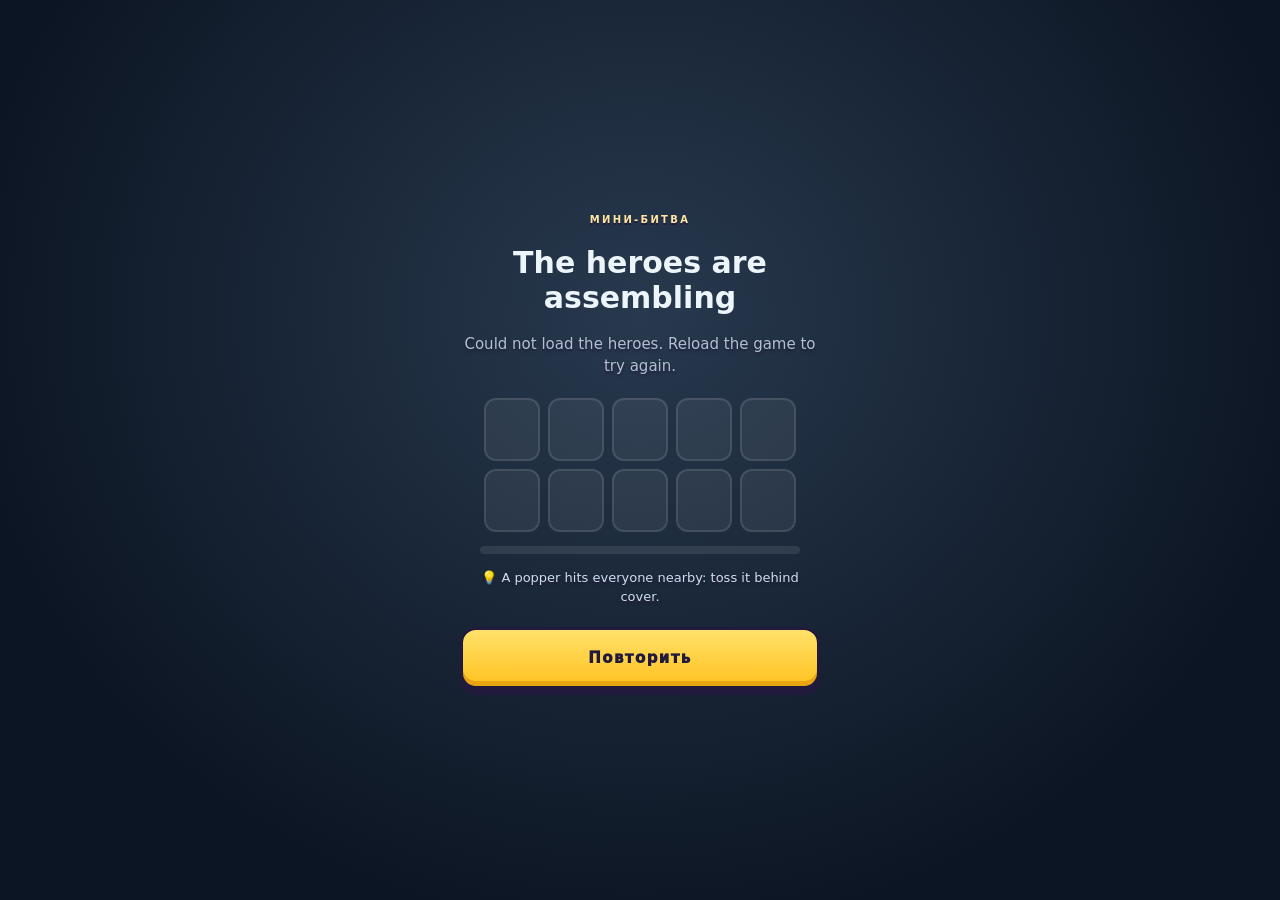
==== index.html @ e7b1a183 "Mini Bitva web version (PWA): game files" ====
<!doctype html>
<html lang="ru">
  <head>
    <meta charset="utf-8" />
    <meta name="viewport" content="width=device-width,initial-scale=1" />
    <meta name="theme-color" content="#2a2150" />
    <title>Мини-Битва — Большой маленький мир</title>
    <meta name="description" content="Мультяшная королевская битва: 10 героев размером с ладонь сражаются на кухонном столе, в саду, детской и ванной." />
    <link rel="icon" href="icon-48.png" sizes="48x48" />
    <link rel="apple-touch-icon" href="icon-180.png" />
    <link rel="manifest" href="manifest.webmanifest" />
    <link rel="stylesheet" href="style.css" />
  </head>
  <body>
    <section id="heroLoading" class="heroLoading" role="status" aria-live="polite">
      <div><div class="eyebrow">МИНИ-БИТВА</div><h2 data-i18n="load.title">Герои собираются</h2><p id="heroLoadingText">Загружаем 10 героев и готовим арену…</p><div id="heroLoadingRow" class="loadRow"><i></i><i></i><i></i><i></i><i></i><i></i><i></i><i></i><i></i><i></i></div><div class="loadTrack"><i id="heroLoadingBar"></i></div><p id="heroLoadingTip" class="loadTip"></p><button id="heroLoadingRetry" class="primary" hidden>Повторить</button></div>
    </section>
    <canvas id="world" aria-label="Трёхмерная игровая арена" data-i18n-aria="aria.world"></canvas>
    <div id="vignette"></div>
    <div id="hurt"></div>
    <header>
      <div class="brand" data-i18n-html="brand">МИНИ<span>БИТВА</span><small>БОЛЬШОЙ МАЛЕНЬКИЙ МИР</small></div>
      <div id="matchStats" hidden><b id="alive">10</b><span id="aliveLabel" data-i18n="hud.alive">в игре</span><i></i><b id="timer">03:00</b><span id="phase">Десант</span></div>
      <div id="eventChip" hidden></div>
      <div id="kothBar" hidden><small data-i18n="koth.title">КОРОЛЬ ГОРЫ · ДО 100</small><div id="kothScores"></div></div>
      <div class="headerActions">
        <button id="langBtn" class="icon lang" aria-label="Язык · Language" title="Язык · Language" data-i18n-aria="aria.lang" data-i18n-title="aria.lang">EN</button
        ><button id="fullscreen" class="icon" aria-label="Полный экран" title="Полный экран" data-i18n-aria="aria.fullscreen" data-i18n-title="aria.fullscreen">⛶</button
        ><button id="pauseBtn" class="icon" hidden aria-label="Пауза" data-i18n-aria="aria.pause">Ⅱ</button
        ><button id="settingsBtn" class="icon" aria-label="Настройки" data-i18n-aria="aria.settings">⚙</button><button
          id="quitBtn"
          class="icon"
          hidden
          aria-label="Выйти из игры"
          title="Выйти из игры"
          data-i18n-aria="aria.quit"
          data-i18n-title="aria.quit"
        >
          ⏻
        </button>
      </div>
    </header>
    <main id="menu" class="menu">
      <section class="intro">
        <div class="eyebrow"><span class="liveDot"></span> <span data-i18n="menu.eyebrow">10 ГЕРОЕВ. ОДИН ПОБЕДИТЕЛЬ.</span></div>
        <h1 data-i18n-html="menu.title">Маленький ты.<br /><em>Большая битва.</em></h1>
        <p data-i18n-html="menu.lead">Переверни привычный мир.<br />Собери оружие из мелочей и забери корону.</p>
        <div class="arenaSelector">
          <button class="arenaCard selected" data-arena="kitchen">
            <span class="arenaNumber">01</span><b data-arena-name="kitchen">Кухонный стол</b><small data-i18n="arena.kitchen.card">Посуда, крошки и горячий пар</small></button
          ><button class="arenaCard" data-arena="garden"><span class="arenaNumber">02</span><b data-arena-name="garden">Сад великанов</b><small data-i18n="arena.garden.card">Трава, камни и поливалка</small></button
          ><button class="arenaCard" data-arena="kidsroom">
            <span class="arenaNumber">03</span><b data-arena-name="kidsroom">Детская</b><small data-i18n="arena.kidsroom.card">Кубики, игрушки и робот-пылесос</small>
          </button
          ><button class="arenaCard" data-arena="bathroom">
            <span class="arenaNumber">04</span><b data-arena-name="bathroom">Ванная</b><small data-i18n="arena.bathroom.card">Уточки, мыло и водоворот слива</small>
          </button>
        </div>
        <div class="matchOptions">
          <label
            ><span data-i18n="opt.duration">ДЛИТЕЛЬНОСТЬ</span><select id="duration">
              <option value="180" data-i18n="opt.quick">Быстрый · 3 минуты</option>
              <option value="540" data-i18n="opt.classic">Классический · 9 минут</option>
            </select></label
          ><label
            ><span data-i18n="opt.rivals">СОПЕРНИКИ</span><select id="difficulty">
              <option value="easy" data-i18n="opt.easy">Знакомство</option>
              <option value="normal" selected data-i18n="opt.normal">Обычные</option>
              <option value="hard" data-i18n="opt.hard">Опытные</option>
            </select></label
          ><label
            ><span data-i18n="opt.mode">РЕЖИМ</span><select id="teamMode">
              <option value="solo" selected data-i18n="opt.solo">Соло · сам за себя</option>
              <option value="duo" data-i18n="opt.duo">Дуэты · по двое</option>
              <option value="koth" data-i18n="opt.koth">Король горы · держи круг</option>
            </select></label
          >
        </div>
        <div class="customize">
          <div>
            <span class="eyebrow" data-i18n="menu.hero">ТВОЙ ГЕРОЙ</span> <button id="wardrobeBtn2" class="miniLink" data-i18n="menu.wardrobeLink">Гардероб →</button
            ><button id="achBtn2" class="miniLink narrowOnly" data-i18n="menu.achLink">Задания и достижения →</button
            ><button id="shopBtn2" class="miniLink narrowOnly" data-i18n="menu.shopLink">Магазин →</button>
            <div id="swatches" aria-label="Выбор героя" data-i18n-aria="aria.heroColor"></div>
          </div>
          <label class="dayToggle"><input type="checkbox" id="night" /> <span data-i18n="menu.night">Ночная арена</span></label>
        </div>
        <div class="startRow">
          <button id="start" class="primary" data-i18n-html="menu.start">В БИТВУ <span>↗</span></button
          ><button id="onlineBtn" class="primary alt" data-i18n-html="net.play">С ДРУЗЬЯМИ <span>🌐</span></button>
        </div>
        <div id="best" class="best"></div>
        <div id="smallScreen" class="smallScreen" data-i18n="menu.smallScreen">Для игры нужны клавиатура и мышь. Разверни окно для удобного обзора.</div>
      </section>
      <aside class="sidePanel">
        <div id="lobbyPanel" hidden>
          <div class="panelLabel"><span data-i18n="net.lobby">ЛОББИ</span> <small id="lobbyCode"></small></div>
          <div id="lobbyMembers" class="lobbyMembers"></div>
          <div class="panelButtons">
            <button id="lobbyInvite" class="chip"><span>✉</span> <span data-i18n="net.invite">Позвать</span></button
            ><button id="lobbyLeave" class="chip"><span>✕</span> <span data-i18n="net.leave">Выйти</span></button>
          </div>
          <div id="lobbyNote" class="panelNote"></div>
        </div>
        <div class="profile">
          <div class="profileIcon">✦</div>
          <div>
            <small data-i18n="side.story">ТВОЯ ИСТОРИЯ</small><b id="level">Юный искатель · 1 ур.</b>
            <div class="xpTrack"><i id="xpBar"></i></div>
            <span id="xpText">0 / 300 опыта</span>
          </div>
        </div>
        <div class="progressRow">
          <button id="passBtn" class="progressChip"><span>★</span><div><small data-i18n="side.pass">СЕЗОН 1</small><b id="passStep">0 / 30</b><i class="progressTrack"><em id="passBar"></em></i></div></button
          ><div class="progressChip league"><span id="leagueIcon">🥉</span><div><small id="leagueLabel">ЛИГА</small><b id="leagueName">Бронза</b><i class="progressTrack"><em id="leagueBar"></em></i></div></div>
        </div>
        <div class="panelLabel" id="dailyHead"><span data-i18n="side.daily">ЗАДАНИЯ ДНЯ</span> <small id="dailyLeft"></small></div>
        <div id="daily"></div>
        <div class="panelButtons">
          <button id="achBtn" class="chip"><span>🏆</span> <span data-i18n="side.ach">Достижения</span> <b id="achCount">0 / 35</b></button
          ><button id="wardrobeBtn" class="chip"><span>🎩</span> <span data-i18n="side.wardrobe">Гардероб</span></button
          ><button id="shopBtn" class="chip shopChip"><span>🛍</span> <span data-i18n="side.shop">Магазин</span> <b id="coinCount">0</b></button>
        </div>
        <div class="panelNote" data-i18n-html="side.note">Никаких боевых бонусов за уровень.<br />Побеждают ловкость и смекалка.</div>
        <button id="helpBtn" class="textButton" data-i18n="side.help">Управление и советы →</button>
      </aside>
    </main>
    <div id="hud" hidden>
      <div id="notice" role="status"></div>
      <div id="eventBar"></div>
      <div id="feed"></div>
      <canvas id="map" width="180" height="180" aria-label="Карта арены" data-i18n-aria="aria.map"></canvas>
      <div id="mapLabel"></div>
      <div id="reticle"><i></i><b></b></div>
      <div id="hitmark">×</div>
      <div id="koBanner" class="koBanner" hidden aria-live="polite"><b></b><small></small></div>
      <div id="emoteBubbles" aria-hidden="true"></div>
      <div id="emoteWheel" class="emoteWheel" hidden>
        <div id="emoteRing" class="emoteRing"></div>
        <div class="emoteCenter"><b data-i18n="emote.title">ЭМОЦИИ</b><small data-i18n="emote.hint">Мышь или цифра · T — закрыть</small></div>
      </div>
      <div id="damageDirs" aria-hidden="true"></div>
      <div id="numbers"></div>
      <div id="nameplates"></div>
      <div id="interact"></div>
      <div id="useProgress">
        <div></div>
        <span></span>
      </div>
      <div id="downBox" hidden>
        <b data-i18n="hud.downTitle">ТЕБЯ СБИЛИ</b>
        <div class="downBar"><i id="downBar"></i></div>
        <span id="downText"></span>
      </div>
      <div class="bottom">
        <section class="health">
          <div><b data-i18n="hud.you">ТЫ</b><span id="kills">0 выбываний</span></div>
          <div class="bar"><i id="hpbar"></i><b id="hp">100</b></div>
          <div class="armor"><i id="armorbar"></i></div>
          <small id="armorLabel">БРОНЯ 0 / 75</small>
          <div id="mateBox" hidden>
            <div class="mateTop"><b data-i18n="hud.mate">НАПАРНИК</b><span id="mateName"></span><em id="mateState"></em></div>
            <div class="mateBar"><i id="mateHp"></i></div>
            <div class="mateArmor"><i id="mateArmor"></i></div>
          </div>
        </section>
        <div id="inventory"></div>
        <section class="supplies"><b id="meds"></b><span id="grenades"></span><span id="gadget"></span><small id="dodge"></small></section>
      </div>
      <div id="tip" hidden></div>
      <div id="tutorial" hidden><small id="tutStep"></small><b id="tutText"></b><span id="tutKeys"></span><div id="tutDots"></div></div>
      <div id="hint" class="hint">МЫШЬ — обзор · E — подобрать · 1 / 2 — оружие · Q — расходник · F — хлопушка · G — гаджет · T — эмоции</div>
    </div>
    <div id="spectate" hidden>
      <small id="specTag">НАБЛЮДЕНИЕ</small>
      <div class="specRow">
        <button id="specPrev" class="icon" aria-label="Предыдущий герой" data-i18n-aria="aria.prevHero">◀</button><b id="specName"></b
        ><button id="specNext" class="icon" aria-label="Следующий герой" data-i18n-aria="aria.nextHero">▶</button>
      </div>
      <span id="specInfo"></span>
      <div class="specBar"><i id="specHp"></i></div>
      <div class="specArmor"><i id="specArmor"></i></div>
      <button id="specResult" class="primary" data-i18n-html="spec.results">ИТОГИ МАТЧА <span>→</span></button>
      <div id="specHint" class="specHint" data-i18n="spec.hint">← → — сменить героя · ENTER — итоги · ESC — пауза</div>
    </div>
    <div id="toasts" aria-live="polite"></div>
    <section id="pause" class="modal" hidden>
      <div class="dialog">
        <div class="eyebrow" data-i18n="pause.eyebrow">МИР ПОДОЖДЁТ</div>
        <h2 data-i18n="pause.title">Перерыв на чай.</h2>
        <p id="pauseText" data-i18n="pause.text">Матч на паузе. Все герои тоже отдыхают.</p>
        <button id="resume" class="primary" data-i18n-html="pause.resume">ПРОДОЛЖИТЬ <span>→</span></button><button id="pauseSettings" class="secondary" data-i18n="pause.settings">Настройки</button
        ><button id="skipTutorial" class="textButton" data-i18n="tut.skip" hidden>Пропустить обучение</button
        ><button id="leave" class="textButton" data-i18n="pause.leave">Вернуться в меню</button>
      </div>
    </section>
    <section id="settings" class="modal" hidden>
      <div class="dialog">
        <div class="eyebrow" data-i18n="set.eyebrow">ПОД СЕБЯ</div>
        <h2 data-i18n="set.title">Настройки</h2>
        <div class="settingsGrid">
          <label class="setting"><span data-i18n="set.volume">Звуки</span> <input id="volume" type="range" min="0" max="100" value="55" /></label>
          <label class="setting"><span data-i18n="set.music">Музыка</span> <input id="music" type="range" min="0" max="100" value="50" /></label>
          <label class="setting"><span data-i18n="set.sens">Скорость камеры</span> <input id="sensitivity" type="range" min="30" max="180" value="85" /></label>
          <label class="setting"><span data-i18n="set.aimSens">Камера при прицеливании</span> <input id="aimSens" type="range" min="30" max="100" value="70" /></label>
          <label class="setting"><span data-i18n="set.fov">Поле зрения</span> <b id="fovValue">62°</b><input id="fov" type="range" min="55" max="80" value="62" /></label>
          <label class="setting"
            ><span data-i18n="set.quality">Качество графики</span><select id="quality">
              <option value="low" data-i18n="q.low">Экономное</option>
              <option value="high" data-i18n="q.high">Высокое</option>
              <option value="ultra" selected data-i18n="q.ultra">Ультра</option>
            </select></label
          ><label class="setting"
            ><span data-i18n="set.lang">Язык · Language</span><select id="lang">
              <option value="ru">Русский</option>
              <option value="en">English</option>
            </select></label
          >
        </div>
        <label class="setting check"><input type="checkbox" id="autoQuality" checked /> <span data-i18n="set.auto">Снижать качество, если игра тормозит</span></label>
        <label class="setting check"><input type="checkbox" id="invertY" /> <span data-i18n="set.invert">Инвертировать вертикаль обзора</span></label>
        <label class="setting check"><input type="checkbox" id="shake" checked /> <span data-i18n="set.shake">Движение камеры при попаданиях</span></label>
        <label class="setting check"><input type="checkbox" id="tips" checked /> <span data-i18n="set.tips">Подсказки для новичков</span></label>
        <a id="privacyLink" class="miniLink" href="privacy.html" target="_blank" rel="noopener" data-i18n="set.privacy" hidden>Политика конфиденциальности</a>
        <button id="closeSettings" class="primary" data-i18n-html="btn.done">ГОТОВО <span>✓</span></button>
      </div>
    </section>
    <section id="help" class="modal" hidden>
      <div class="dialog wide">
        <div class="eyebrow" data-i18n="help.eyebrow">МАЛЕНЬКИЙ ПУТЕВОДИТЕЛЬ</div>
        <h2 data-i18n="help.title">Выживает самый находчивый.</h2>
        <div class="helpGrid">
          <p data-i18n-html="help.1"><b>01 · Собирай</b>Подходи к светящимся припасам и нажимай E. Оружие заменяет активный слот. Цвет означает качество.</p>
          <p data-i18n-html="help.2"><b>02 · Двигайся</b>Укрытия останавливают снаряды. Перекат даёт короткую неуязвимость. Прыгай через низкие препятствия.</p>
          <p data-i18n-html="help.3"><b>03 · Следи за кругом</b>За границей безопасной зоны наносится урон. В середине матча прилетает золотая посылка.</p>
          <p data-i18n-html="help.4"><b>04 · Будь изобретательным</b>G активирует подобранный гаджет. Q использует расходник, X выбирает другой. Во время лечения нельзя атаковать.</p>
        </div>
        <div class="controlsGrid">
          <div>
            <div class="panelLabel" data-i18n="help.kb">КЛАВИАТУРА И МЫШЬ</div>
            <div class="controlRow"><kbd>W A S D</kbd><span data-i18n="ctl.move">Двигаться</span></div>
            <div class="controlRow"><kbd data-i18n="key.mouse">МЫШЬ / ЛКМ</kbd><span data-i18n="ctl.look">Обзор / атака</span></div>
            <div class="controlRow"><kbd data-i18n="key.rmb">ПКМ / КОЛЕСО</kbd><span data-i18n="ctl.aim">Прицел / камера</span></div>
            <div class="controlRow"><kbd>SPACE / SHIFT</kbd><span data-i18n="ctl.jump">Прыжок / перекат</span></div>
            <div class="controlRow"><kbd>E / 1 / 2</kbd><span data-i18n="ctl.pick">Подобрать / оружие</span></div>
            <div class="controlRow"><kbd>Q / X</kbd><span data-i18n="ctl.heal">Лечение / выбор</span></div>
            <div class="controlRow"><kbd>F / G</kbd><span data-i18n="ctl.gear">Хлопушка / гаджет</span></div>
            <div class="controlRow"><kbd>R / ESC</kbd><span data-i18n="ctl.reload">Зарядить / пауза</span></div>
            <div class="controlRow"><kbd>T</kbd><span data-i18n="ctl.emote">Эмоции</span></div>
          </div>
          <div>
            <div class="panelLabel" data-i18n="help.pad">ГЕЙМПАД</div>
            <div class="controlRow"><kbd data-i18n="key.sticks">L-СТИК / R-СТИК</kbd><span data-i18n="ctl.run">Бег / обзор</span></div>
            <div class="controlRow"><kbd>RT / LT</kbd><span data-i18n="ctl.attack">Атака / прицел</span></div>
            <div class="controlRow"><kbd>A / B</kbd><span data-i18n="ctl.jump">Прыжок / перекат</span></div>
            <div class="controlRow"><kbd>X</kbd><span data-i18n="ctl.padPick">Подобрать или зарядить</span></div>
            <div class="controlRow"><kbd>Y</kbd><span data-i18n="ctl.swap">Сменить оружие</span></div>
            <div class="controlRow"><kbd>LB / RB</kbd><span data-i18n="ctl.gear">Хлопушка / гаджет</span></div>
            <div class="controlRow"><kbd>↑ / ← →</kbd><span data-i18n="ctl.heal">Лечение / выбор</span></div>
            <div class="controlRow"><kbd>START</kbd><span data-i18n="ctl.start">Пауза, старт матча</span></div>
            <div class="controlRow"><kbd>VIEW</kbd><span data-i18n="ctl.emote">Эмоции</span></div>
          </div>
        </div>
        <p class="muted" data-i18n="help.more">
          Обзор мышью работает без зажатых кнопок. Без захвата у края экрана поворот продолжается; верни мышь к середине, чтобы остановиться. Лечение прерывается попаданием, но не уроном зоны. Кот слышит выстрелы — его
          прыжок отмечается красным кругом. Перед паром чайника, поливом, уборкой пылесоса и водоворотом слива появляется предупреждение; мыльные
          пузыри подбрасывают и прерывают лечение, а на мыле не устоять. После выбывания можно
          досмотреть матч: стрелки переключают героя, Enter открывает итоги. В «Дуэтах» напарник отмечен зелёным, своих ранить нельзя, сбитого
          напарника можно поднять (E рядом с ним), а победа команды — победа обоих.
        </p>
        <button id="closeHelp" class="primary" data-i18n-html="help.ready">Я ГОТОВ <span>→</span></button>
      </div>
    </section>
    <section id="result" class="modal" hidden>
      <div class="dialog resultDialog">
        <div class="eyebrow" id="resultTag"></div>
        <div id="resultCrown">♛</div>
        <h2 id="resultTitle"></h2>
        <p id="resultText"></p>
        <div id="resultStats"></div>
        <div id="reward"></div>
        <ul id="resultExtras" hidden></ul>
        <button id="again" class="primary" data-i18n-html="res.again">ЕЩЁ ОДНА БИТВА <span>↗</span></button><button id="home" class="textButton" data-i18n="res.home">В главное меню</button>
      </div>
    </section>
    <section id="wardrobe" class="modal side" hidden>
      <div class="dialog">
        <div class="eyebrow" data-i18n="ward.eyebrow">ГАРДЕРОБ ГЕРОЯ</div>
        <h2 data-i18n="ward.title">Наряжайся.</h2>
        <div class="wardLabel" data-i18n="ward.color">ВЫБЕРИ ГЕРОЯ</div>
        <div id="wardSkins" class="wardGrid"></div>
        <div hidden><div id="wardHats"></div><div id="wardPaints"></div></div>
        <p class="muted" data-i18n="ward.note">Внешний вид не влияет на бой. Новые вещи открываются с уровнем и за достижения.</p>
        <button id="closeWardrobe" class="primary" data-i18n-html="btn.done">ГОТОВО <span>✓</span></button>
      </div>
    </section>
    <section id="online" class="modal" hidden>
      <div class="dialog">
        <div class="eyebrow" data-i18n="net.eyebrow">ИГРА ПО СЕТИ</div>
        <h2 data-i18n="net.title">Битва с друзьями.</h2>
        <p data-i18n="net.lead">До 10 героев в одном лобби. Свободные места займут боты.</p>
        <p id="netStatus" class="muted"></p>
        <p id="netPrivacy" class="muted small" data-i18n-html="net.privacy" hidden></p>
        <div id="netHome">
          <button id="netCreate" class="primary" data-i18n-html="net.create">СОЗДАТЬ ЛОББИ <span>＋</span></button>
          <label class="setting check"><input type="checkbox" id="netPublic" checked /> <span data-i18n="net.public">Открытое лобби — может зайти любой</span></label>
          <div class="panelLabel"><span data-i18n="net.lobbies">ОТКРЫТЫЕ ЛОББИ</span> <button id="netRefresh" class="miniLink" data-i18n="net.refresh">Обновить</button></div>
          <div id="netList" class="netList"></div>
          <div class="panelLabel" data-i18n="net.codeLabel">ВОЙТИ ПО КОДУ</div>
          <div class="netCode">
            <input id="netCodeInput" maxlength="24" autocomplete="off" spellcheck="false" placeholder="Код лобби" data-i18n-ph="net.codePh" /><button
              id="netJoinCode"
              class="secondary"
              data-i18n="net.join"
            >
              Войти
            </button>
          </div>
        </div>
        <button id="closeOnline" class="textButton" data-i18n="net.close">Закрыть</button>
      </div>
    </section>
    <section id="season" class="modal side" hidden>
      <div class="dialog seasonDialog">
        <div class="eyebrow" data-i18n="pass.eyebrow">СЕЗОН 1 · БЕСПЛАТНО</div>
        <h2 data-i18n="pass.title">Большой переполох.</h2>
        <p class="seasonLead"><b id="seasonStars"></b> <span data-i18n="pass.lead">Звёзды дают за каждый матч, места, выбывания и задания дня. Каждые 4 звезды — новая ступень и подарок.</span></p>
        <div id="seasonGrid" class="seasonGrid"></div>
        <div class="eyebrow" data-i18n="pass.league">ЛИГА</div>
        <div id="seasonLeague" class="seasonLeague"></div>
        <p class="seasonLead small" data-i18n="pass.leagueLead">Очки лиги дают за места и выбывания и снимают за ранний вылет.</p>
        <button id="closeSeason" class="primary" data-i18n-html="btn.done">ГОТОВО <span>✓</span></button>
      </div>
    </section>
    <section id="shop" class="modal side" hidden>
      <div class="dialog shopDialog">
        <div class="eyebrow" data-i18n="shop.eyebrow">МАГАЗИН</div>
        <h2 data-i18n="shop.title">Только за монеты.</h2>
        <div class="coinBalance"><i class="coin"></i><b id="shopCoins">0</b><small data-i18n="shop.lead">Монеты дают за матчи, выбывания, победы, задания и достижения. Всё здесь — только для красоты.</small></div>
        <div class="shopTabs" id="shopTabs">
          <button data-tab="daily" class="on" data-i18n="shop.daily">ВИТРИНА ДНЯ</button
          ><button data-tab="emote" data-i18n="shop.emotes">ЭМОЦИИ</button
          ><button data-tab="dance" data-i18n="shop.dances">ТАНЦЫ ПОБЕДЫ</button
          ><button data-tab="trail" data-i18n="shop.trails">СЛЕДЫ</button>
        </div>
        <div id="shopNote" class="shopNote"></div>
        <div id="shopGrid" class="shopGrid"></div>
        <button id="closeShop" class="primary" data-i18n-html="btn.done">ГОТОВО <span>✓</span></button>
      </div>
    </section>
    <section id="achievements" class="modal" hidden>
      <div class="dialog wide">
        <div class="eyebrow" data-i18n="ach.eyebrow">ДОСТИЖЕНИЯ</div>
        <h2 id="achTitle">Полка для кубков.</h2>
        <div class="panelLabel" data-i18n="side.daily">ЗАДАНИЯ ДНЯ</div>
        <div id="achDaily" class="dailyList"></div>
        <div class="panelLabel" data-i18n="ach.eyebrow">ДОСТИЖЕНИЯ</div>
        <div id="achGrid" class="achGrid"></div>
        <button id="closeAch" class="primary" data-i18n-html="btn.close">ЗАКРЫТЬ <span>✓</span></button>
      </div>
    </section>
    <div id="padHint" class="padHint" data-i18n="pad.hint">✚ — выбрать · Ⓐ — нажать · Ⓑ — назад · ◀ ▶ — изменить · LB RB — арена · START — в бой</div>
    <div id="fatal" class="modal" hidden>
      <div class="dialog">
        <h2 data-i18n="fatal.title">Нужен WebGL</h2>
        <p id="fatalText" data-i18n="fatal.text">Открой игру в браузере с включённым аппаратным ускорением.</p>
      </div>
    </div>
    <script src="lang.js"></script>
    <script src="three.js"></script>
    <script src="config.js"></script>
    <script src="heroes.js"></script>
    <script src="hero-animation.js"></script>
    <script src="engine.js"></script>
    <script src="game.js"></script>
    <script src="net.js"></script>
    <script src="pwa.js"></script>
  </body>
</html>
---- style.css ----
:root {
  --ink: #221a3d;
  --ink2: #35295e;
  --panel: #2e2760f0;
  --panel2: #3b3276;
  --cream: #fff8ea;
  --gold: #ffcf3d;
  --gold2: #f0a81c;
  --coral: #ff6b6b;
  --teal: #2ec4b6;
  --sky: #4fbfff;
  --muted: #cfc6f2;
  --font: system-ui, -apple-system, "Segoe UI", Roboto, "Helvetica Neue", Arial, sans-serif;
}
* {
  box-sizing: border-box;
}
body {
  margin: 0;
  overflow: hidden;
  background: #2a2150;
  color: var(--cream);
  font-family: var(--font);
  -webkit-font-smoothing: antialiased;
}
button,
input,
select {
  font: inherit;
}
button {
  cursor: pointer;
  border: 0;
  color: inherit;
}
button:focus-visible,
select:focus-visible,
input:focus-visible {
  outline: 3px solid var(--gold);
  outline-offset: 3px;
}
button:disabled {
  opacity: 0.45;
  cursor: default;
}
[hidden] {
  display: none !important;
}
#world,
#vignette,
#hurt {
  position: fixed;
  inset: 0;
  width: 100%;
  height: 100%;
}
#world {
  touch-action: none;
}
#vignette,
#hurt {
  pointer-events: none;
}
#vignette {
  background: linear-gradient(90deg, #1d1640e6 0%, #2a1f55a8 34%, #2a1f5500 62%), linear-gradient(0deg, #1d164088, transparent 40%);
}
body.playing #vignette {
  background: linear-gradient(0deg, #1d164099, transparent 24%), linear-gradient(180deg, #1d164055, transparent 14%);
}
body.playing.outside #vignette {
  background: radial-gradient(ellipse at center, #8a3dff10 40%, #8a3dff55 100%);
  animation: storm 1.1s ease-in-out infinite alternate;
}
@keyframes storm {
  from {
    box-shadow: inset 0 0 150px 30px #9b4dffaa;
  }
  to {
    box-shadow: inset 0 0 240px 70px #c05cffee;
  }
}
#hurt {
  z-index: 2;
  box-shadow: inset 0 0 120px 10px #ff3d3d;
  opacity: 0;
  transition: opacity 0.08s;
}
.outlined {
  paint-order: stroke fill;
}
header {
  position: fixed;
  top: 26px;
  left: 38px;
  right: 38px;
  z-index: 4;
  display: flex;
  align-items: center;
  justify-content: space-between;
  gap: 20px;
  pointer-events: none;
}
header > * {
  pointer-events: auto;
}
.brand {
  font-size: 31px;
  font-weight: 950;
  letter-spacing: -1px;
  line-height: 1;
  color: var(--cream);
  -webkit-text-stroke: 6px var(--ink);
  paint-order: stroke fill;
  text-shadow: 0 4px 0 var(--ink);
}
.brand span {
  color: var(--gold);
}
.brand small {
  display: block;
  font-size: 8px;
  letter-spacing: 2.6px;
  margin-top: 9px;
  font-weight: 800;
  -webkit-text-stroke: 0;
  text-shadow: 0 1px 2px var(--ink);
  color: #fff3cf;
}
.headerActions {
  display: flex;
  gap: 9px;
}
.icon {
  height: 42px;
  width: 42px;
  border: 3px solid var(--ink);
  border-radius: 50%;
  background: var(--panel2);
  font-size: 18px;
  box-shadow: 0 4px 0 var(--ink);
  transition:
    transform 0.12s,
    background 0.12s;
}
.icon:hover {
  background: #5a4aa8;
  transform: translateY(-2px);
}
.icon:active {
  transform: translateY(2px);
  box-shadow: 0 1px 0 var(--ink);
}
.menu {
  position: absolute;
  inset: 90px 0 0;
  display: flex;
  align-items: center;
  justify-content: space-between;
  padding: 25px 6vw 42px;
  gap: 50px;
  overflow: auto;
}
.intro {
  width: min(620px, 58%);
}
.eyebrow {
  font-weight: 900;
  letter-spacing: 2.3px;
  font-size: 10px;
  color: #ffe6a3;
  line-height: 1.5;
  text-shadow: 0 2px 0 var(--ink);
}
.liveDot {
  display: inline-block;
  width: 8px;
  height: 8px;
  background: var(--coral);
  border: 2px solid var(--ink);
  border-radius: 50%;
  margin-right: 8px;
  box-shadow: 0 0 14px #ff6b6b;
  animation: blink 1.2s infinite;
}
@keyframes blink {
  50% {
    opacity: 0.35;
  }
}
h1 {
  font-size: clamp(42px, 5vw, 78px);
  line-height: 1.02;
  letter-spacing: -2px;
  margin: 18px 0 16px;
  font-weight: 950;
  color: var(--cream);
  -webkit-text-stroke: 9px var(--ink);
  paint-order: stroke fill;
  text-shadow: 0 7px 0 var(--ink);
}
h1 em {
  font-style: normal;
  color: var(--gold);
}
p {
  font-size: 15px;
  line-height: 1.6;
  color: #ece6ff;
  margin: 0 0 20px;
  text-shadow: 0 2px 3px var(--ink);
}
.arenaSelector {
  display: flex;
  gap: 12px;
  margin: 22px 0 16px;
}
.arenaCard {
  position: relative;
  flex: 1;
  text-align: left;
  padding: 17px 15px;
  border: 3px solid var(--ink);
  border-radius: 16px;
  background: var(--panel);
  box-shadow: 0 5px 0 var(--ink);
  transition:
    transform 0.15s,
    background 0.15s;
}
.arenaCard:hover {
  transform: translateY(-2px);
  background: #3d3480f2;
}
.arenaCard.selected {
  background: linear-gradient(160deg, #5b3fc4f5, #2f2a78f5);
  border-color: var(--ink);
  box-shadow:
    0 5px 0 var(--ink),
    inset 0 0 0 3px var(--gold);
}
.arenaCard b {
  display: block;
  font-size: 15px;
  font-weight: 900;
  margin-top: 9px;
}
.arenaCard small {
  font-size: 11px;
  display: block;
  margin-top: 5px;
  color: var(--muted);
}
.arenaNumber {
  font-size: 11px;
  font-weight: 900;
  color: var(--gold);
  letter-spacing: 2px;
}
.arenaCard.selected:after {
  content: "★";
  position: absolute;
  top: 11px;
  right: 14px;
  color: var(--gold);
  font-size: 18px;
  text-shadow: 0 2px 0 var(--ink);
}
.matchOptions {
  display: flex;
  gap: 12px;
}
.matchOptions label {
  flex: 1;
  font-size: 9px;
  font-weight: 900;
  letter-spacing: 1.5px;
  color: #e7defc;
  text-shadow: 0 2px 0 var(--ink);
}
select {
  display: block;
  background: var(--panel2);
  color: var(--cream);
  border: 3px solid var(--ink);
  border-radius: 12px;
  padding: 10px;
  font-size: 13px;
  font-weight: 700;
  letter-spacing: 0;
  width: 100%;
  margin-top: 7px;
  box-shadow: 0 4px 0 var(--ink);
}
.customize {
  display: flex;
  align-items: center;
  justify-content: space-between;
  margin: 20px 0;
}
.customize .eyebrow {
  font-size: 9px;
}
#swatches {
  display: flex;
  gap: 8px;
  margin-top: 9px;
}
.swatch {
  width: 28px;
  height: 28px;
  border-radius: 50%;
  border: 3px solid var(--ink);
  position: relative;
  box-shadow: 0 3px 0 var(--ink);
  transition: transform 0.12s;
}
.swatch:hover {
  transform: translateY(-2px);
}
.swatch.selected {
  outline: 3px solid var(--cream);
  outline-offset: 2px;
}
.swatch.locked:after {
  content: "🔒";
  position: absolute;
  inset: 0;
  display: grid;
  place-items: center;
  font-size: 11px;
  filter: grayscale(1);
}
.dayToggle {
  font-size: 12px;
  font-weight: 800;
  color: #f1eaff;
  display: flex;
  align-items: center;
  gap: 7px;
  text-shadow: 0 2px 0 var(--ink);
}
input {
  accent-color: var(--gold);
}
input[type="checkbox"] {
  width: 18px;
  height: 18px;
}
.primary {
  border: 3px solid var(--ink);
  border-radius: 16px;
  padding: 19px 24px;
  background: linear-gradient(180deg, #ffe16b, #ffc21f);
  color: var(--ink);
  font-size: 15px;
  letter-spacing: 1.4px;
  font-weight: 950;
  box-shadow:
    0 6px 0 var(--ink),
    inset 0 -5px 0 #e9a412;
  width: 100%;
  transition:
    transform 0.12s,
    box-shadow 0.12s;
}
.primary:hover {
  transform: translateY(-2px);
  box-shadow:
    0 8px 0 var(--ink),
    inset 0 -5px 0 #e9a412;
}
.primary:active {
  transform: translateY(4px);
  box-shadow:
    0 2px 0 var(--ink),
    inset 0 -3px 0 #e9a412;
}
.primary span {
  float: right;
  font-size: 21px;
  line-height: 16px;
}
.best {
  font-size: 11px;
  margin-top: 19px;
  color: #e2d8ff;
  letter-spacing: 0.3px;
  text-shadow: 0 2px 2px var(--ink);
}
.sidePanel {
  width: 310px;
  flex-shrink: 0;
  align-self: flex-end;
  padding: 24px;
  border-radius: 20px;
  background: var(--panel);
  border: 3px solid var(--ink);
  box-shadow: 0 7px 0 var(--ink);
  backdrop-filter: blur(10px);
}
.profile {
  display: flex;
  align-items: center;
  gap: 13px;
  padding-bottom: 20px;
  border-bottom: 2px dashed #ffffff26;
  margin-bottom: 20px;
}
.profile > div:last-child {
  flex: 1;
}
.profileIcon {
  color: var(--gold);
  font-size: 36px;
  text-shadow: 0 3px 0 var(--ink);
}
.profile small {
  display: block;
  font-size: 9px;
  font-weight: 900;
  letter-spacing: 1.5px;
  color: #c9bdf5;
}
.profile b {
  display: block;
  font-size: 14px;
  font-weight: 900;
  margin: 6px 0;
}
.profile span {
  font-size: 10px;
  color: #d6ccf7;
}
.xpTrack {
  height: 10px;
  background: #1a1436;
  border: 2px solid var(--ink);
  border-radius: 8px;
  margin: 9px 0 5px;
  overflow: hidden;
}
.xpTrack i {
  display: block;
  background: linear-gradient(90deg, #ffe16b, #ff9f1c);
  height: 100%;
  border-radius: 6px;
}
.panelLabel {
  font-size: 10px;
  font-weight: 900;
  letter-spacing: 2px;
  color: #ffe6a3;
  margin-bottom: 12px;
}
.controlRow {
  display: flex;
  align-items: center;
  justify-content: space-between;
  margin: 9px 0;
  gap: 10px;
}
.controlRow span {
  font-size: 12px;
  font-weight: 700;
  color: #efe9ff;
}
kbd {
  font: 900 10px var(--font);
  letter-spacing: 0.4px;
  border: 2px solid var(--ink);
  border-radius: 7px;
  padding: 5px 8px;
  color: var(--ink);
  background: #fff4d6;
  box-shadow: 0 3px 0 var(--ink);
}
.panelNote {
  font-size: 11px;
  color: #cfc4f5;
  line-height: 1.6;
  border-top: 2px dashed #ffffff26;
  padding-top: 16px;
  margin-top: 18px;
}
.textButton {
  background: transparent;
  color: #ffe08a;
  padding: 12px 0;
  font-size: 12px;
  font-weight: 800;
}
.textButton:hover {
  color: #fff;
}
.smallScreen {
  display: none;
}
.modal {
  position: fixed;
  inset: 0;
  z-index: 8;
  background: #1a1336b8;
  backdrop-filter: blur(8px);
  display: grid;
  place-items: center;
  padding: 22px;
  overflow: auto;
}
.dialog {
  width: 440px;
  max-width: 100%;
  border: 4px solid var(--ink);
  border-radius: 26px;
  background: linear-gradient(170deg, #4a3d9a, #2e2766);
  box-shadow:
    0 10px 0 var(--ink),
    0 30px 80px #0006;
  padding: 36px;
}
.dialog h2 {
  font-size: 36px;
  line-height: 1.08;
  letter-spacing: -1px;
  margin: 14px 0 18px;
  font-weight: 950;
  -webkit-text-stroke: 7px var(--ink);
  paint-order: stroke fill;
  text-shadow: 0 5px 0 var(--ink);
}
.dialog p {
  font-size: 14px;
}
.dialog .textButton {
  width: 100%;
  margin-top: 10px;
}
.secondary {
  width: 100%;
  background: #6a5ad0;
  padding: 14px;
  border-radius: 14px;
  margin-top: 16px;
  font-size: 13px;
  font-weight: 900;
  border: 3px solid var(--ink);
  box-shadow: 0 4px 0 var(--ink);
}
.secondary:hover {
  background: #7d6ee0;
}
.setting {
  display: block;
  font-size: 13px;
  font-weight: 800;
  color: #efe9ff;
  margin: 20px 0;
}
.setting input[type="range"] {
  display: block;
  width: 100%;
  margin: 14px 0;
}
.setting.check {
  display: flex;
  align-items: center;
  gap: 9px;
}
.wide {
  width: 700px;
}
.helpGrid {
  display: grid;
  grid-template-columns: 1fr 1fr;
  gap: 18px;
}
.helpGrid p {
  margin: 0;
  background: #ffffff12;
  border: 2px solid #ffffff1a;
  border-radius: 14px;
  padding: 13px;
}
.helpGrid b {
  display: block;
  color: var(--gold);
  margin-bottom: 6px;
  font-weight: 900;
}
.muted {
  color: #cfc4f5 !important;
  font-size: 12px !important;
  margin-top: 18px;
}
#resultCrown {
  font-size: 62px;
  color: var(--gold);
  margin-top: 14px;
  -webkit-text-stroke: 5px var(--ink);
  paint-order: stroke fill;
  text-shadow: 0 5px 0 var(--ink);
  animation: bob 1.6s ease-in-out infinite;
}
@keyframes bob {
  50% {
    transform: translateY(-6px) rotate(-4deg);
  }
}
.resultDialog {
  text-align: center;
  width: 480px;
}
.resultDialog h2 {
  font-size: 36px;
}
#resultStats {
  display: flex;
  justify-content: space-around;
  gap: 10px;
  margin: 18px 0;
  padding: 0;
}
#resultStats div {
  flex: 1;
  background: #ffffff14;
  border: 2px solid #ffffff22;
  border-radius: 14px;
  padding: 12px 6px;
}
#resultStats b {
  font-size: 27px;
  font-weight: 950;
  display: block;
  color: var(--gold);
  text-shadow: 0 3px 0 var(--ink);
}
#resultStats small {
  font-size: 9px;
  font-weight: 900;
  display: block;
  color: #d7cdfa;
  margin-top: 5px;
  letter-spacing: 1px;
}
#reward {
  font-size: 13px;
  font-weight: 800;
  color: #fff0c2;
  margin: 0 0 24px;
}
#matchStats {
  display: flex;
  align-items: center;
  gap: 9px;
  border: 3px solid var(--ink);
  border-radius: 30px;
  padding: 10px 20px;
  background: var(--panel);
  box-shadow: 0 5px 0 var(--ink);
  font-size: 12px;
  font-weight: 800;
}
#matchStats b {
  font-size: 23px;
  font-weight: 950;
  text-shadow: 0 2px 0 var(--ink);
}
#matchStats i {
  height: 22px;
  width: 3px;
  border-radius: 2px;
  background: #ffffff30;
  margin: 0 8px;
}
#phase {
  color: var(--gold);
  font-size: 11px;
  font-weight: 900;
  margin-left: 8px;
  letter-spacing: 0.5px;
}
#hud {
  pointer-events: none;
}
#notice {
  position: absolute;
  top: 104px;
  left: 18%;
  right: 18%;
  text-align: center;
  font-weight: 950;
  font-size: 17px;
  color: #fff3c4;
  -webkit-text-stroke: 4px var(--ink);
  paint-order: stroke fill;
  text-shadow: 0 3px 0 var(--ink);
}
#eventBar {
  position: absolute;
  top: 138px;
  left: 50%;
  transform: translateX(-50%);
  text-align: center;
  font-size: 12px;
  font-weight: 900;
  color: var(--ink);
  background: #ffb13b;
  border: 3px solid var(--ink);
  border-radius: 20px;
  padding: 6px 16px;
  box-shadow: 0 4px 0 var(--ink);
  white-space: nowrap;
}
#eventBar:empty {
  display: none;
}
#feed {
  position: absolute;
  top: 140px;
  left: 38px;
  font-size: 12px;
  font-weight: 800;
  line-height: 1.2;
  color: var(--cream);
}
#feed div {
  background: var(--panel);
  border: 2px solid var(--ink);
  box-shadow: 0 3px 0 var(--ink);
  margin-bottom: 7px;
  border-radius: 12px;
  padding: 6px 12px;
  width: fit-content;
}
#map {
  position: absolute;
  top: 99px;
  right: 38px;
  width: 160px;
  height: 160px;
  border-radius: 50%;
  background: var(--ink);
  border: 4px solid var(--ink);
  box-shadow:
    0 6px 0 var(--ink),
    0 10px 30px #0005;
}
#mapLabel {
  position: absolute;
  right: 52px;
  top: 270px;
  width: 132px;
  text-align: center;
  font-size: 9px;
  font-weight: 950;
  letter-spacing: 1.6px;
  color: var(--ink);
  background: var(--gold);
  border: 3px solid var(--ink);
  border-radius: 12px;
  padding: 4px 0;
  box-shadow: 0 3px 0 var(--ink);
}
.bottom {
  position: absolute;
  bottom: 40px;
  left: 38px;
  right: 38px;
  display: flex;
  justify-content: space-between;
  align-items: end;
  gap: 18px;
}
.health {
  width: 230px;
  background: var(--panel);
  padding: 14px 15px;
  border: 3px solid var(--ink);
  border-radius: 18px;
  box-shadow: 0 6px 0 var(--ink);
}
.health > div:first-child {
  display: flex;
  justify-content: space-between;
  align-items: baseline;
  margin-bottom: 10px;
  font-size: 13px;
  font-weight: 950;
}
.health span {
  font-size: 10px;
  font-weight: 800;
  color: #d7cdfa;
}
.bar {
  height: 22px;
  background: #1a1436;
  position: relative;
  border: 3px solid var(--ink);
  border-radius: 11px;
  overflow: hidden;
}
.bar i {
  display: block;
  height: 100%;
  background: linear-gradient(180deg, #8ef06a, #4fcf3c);
  box-shadow: inset 0 -4px 0 #3aa92c;
  transition: width 0.15s;
}
.bar b {
  position: absolute;
  inset: 0;
  text-align: center;
  font-size: 13px;
  font-weight: 950;
  color: #fff;
  line-height: 16px;
  -webkit-text-stroke: 3px var(--ink);
  paint-order: stroke fill;
}
.armor {
  height: 10px;
  margin: 8px 0 6px;
  background: #1a1436;
  border: 2px solid var(--ink);
  border-radius: 6px;
  overflow: hidden;
}
.armor i {
  display: block;
  height: 100%;
  background: linear-gradient(180deg, #8fe3ff, #3fb4f0);
  transition: width 0.15s;
}
.health small {
  font-size: 9px;
  font-weight: 900;
  letter-spacing: 1px;
  color: #bfe9ff;
}
#inventory {
  display: flex;
  gap: 10px;
}
.slot {
  min-width: 176px;
  padding: 12px 15px;
  background: var(--panel);
  border-radius: 16px;
  border: 3px solid var(--ink);
  box-shadow: 0 5px 0 var(--ink);
  position: relative;
  transition: transform 0.12s;
}
.slot.active {
  background: linear-gradient(170deg, #5b47c7, #3a2f86);
  box-shadow:
    0 5px 0 var(--ink),
    inset 0 0 0 3px var(--gold);
  transform: translateY(-5px);
}
.slot small {
  font-size: 9px;
  font-weight: 950;
  letter-spacing: 0.8px;
  text-shadow: 0 1px 0 var(--ink);
}
.slot b {
  display: block;
  font-size: 14px;
  font-weight: 950;
  margin: 7px 0;
}
.slot span {
  font-size: 11px;
  font-weight: 700;
  color: #e2d9ff;
}
.slot .ammo {
  position: absolute;
  right: 13px;
  bottom: 10px;
  color: var(--gold);
  font-size: 22px;
  font-weight: 950;
  -webkit-text-stroke: 4px var(--ink);
  paint-order: stroke fill;
}
.supplies {
  min-width: 196px;
  padding: 12px 16px;
  background: var(--panel);
  border-radius: 16px;
  border: 3px solid var(--ink);
  box-shadow: 0 5px 0 var(--ink);
  display: flex;
  flex-direction: column;
  gap: 7px;
  font-size: 12px;
  font-weight: 800;
}
.supplies b {
  font-weight: 900;
  color: #fff0c2;
}
.supplies small {
  font-size: 10px;
  color: #cdefff;
  font-weight: 800;
}
.hint {
  position: absolute;
  bottom: 12px;
  width: 100%;
  text-align: center;
  font-size: 10px;
  font-weight: 800;
  color: #f1ebff;
  letter-spacing: 0.3px;
  text-shadow: 0 1px 3px var(--ink);
}
#interact {
  position: absolute;
  bottom: 190px;
  left: 50%;
  transform: translateX(-50%);
  padding: 11px 18px;
  white-space: nowrap;
  border: 3px solid var(--ink);
  border-radius: 16px;
  background: linear-gradient(180deg, #ffe16b, #ffc21f);
  color: var(--ink);
  font-size: 14px;
  font-weight: 950;
  box-shadow: 0 5px 0 var(--ink);
}
#interact:empty {
  display: none;
}
#reticle {
  position: absolute;
  width: 26px;
  height: 26px;
  transform: translate(-50%, -50%);
  border: 3px solid #fff;
  border-radius: 50%;
  box-shadow:
    0 0 0 2px var(--ink),
    inset 0 0 0 2px var(--ink);
}
#reticle i {
  position: absolute;
  left: 50%;
  top: 50%;
  width: 9px;
  height: 9px;
  transform: translate(-50%, -50%);
  background: var(--gold);
  border: 2px solid var(--ink);
  border-radius: 50%;
}
#hitmark {
  position: absolute;
  transform: translate(-50%, -50%) rotate(8deg);
  font-size: 46px;
  font-weight: 950;
  color: #ff5a5a;
  -webkit-text-stroke: 5px var(--ink);
  paint-order: stroke fill;
  opacity: 0;
}
/* Duos: downed — a red, washed-out screen and the time left to be helped up. */
body.playing.downed #world {
  filter: saturate(0.35) brightness(0.92);
}
body.playing.downed #vignette {
  background: radial-gradient(ellipse at center, #ff2d4a00 45%, #ff2d4a66 100%);
  animation: bleed 0.9s ease-in-out infinite alternate;
}
@keyframes bleed {
  from {
    box-shadow: inset 0 0 120px 20px #ff3d5a88;
  }
  to {
    box-shadow: inset 0 0 200px 60px #ff3d5acc;
  }
}
body.downed #reticle,
body.downed #inventory {
  opacity: 0.35;
}
#downBox {
  position: absolute;
  left: 50%;
  top: 58%;
  transform: translateX(-50%);
  width: 340px;
  text-align: center;
  background: var(--panel);
  border: 3px solid var(--ink);
  border-radius: 18px;
  box-shadow: 0 6px 0 var(--ink);
  padding: 12px 16px 13px;
}
#downBox b {
  display: block;
  font-size: 20px;
  font-weight: 950;
  letter-spacing: 1.5px;
  color: #ff6b7d;
  -webkit-text-stroke: 5px var(--ink);
  paint-order: stroke fill;
}
.downBar {
  height: 12px;
  margin: 8px 0 7px;
  background: #1a1436;
  border: 3px solid var(--ink);
  border-radius: 8px;
  overflow: hidden;
}
.downBar i {
  display: block;
  height: 100%;
  background: linear-gradient(180deg, #ff8a7a, #ff4d4d);
  transition: width 0.15s;
}
#downBox span {
  font-size: 12px;
  font-weight: 800;
  color: #ffe1e5;
}
.nameplate.downed span {
  color: #ffc2c8;
}
.nameplate .downTag {
  color: #ff9aa6;
  animation: downPulse 0.7s ease-in-out infinite alternate;
}
.nameplate.ally .downTag {
  color: #ffe066;
}
@keyframes downPulse {
  from {
    opacity: 0.65;
  }
  to {
    opacity: 1;
  }
}
#mateBox.down .mateTop span,
.mateTop em {
  color: #ff8a8a;
}
.mateTop em {
  flex: none;
  margin-left: -8px;
  font-size: 11px;
  font-style: normal;
  font-weight: 950;
  letter-spacing: 0;
  white-space: pre;
  -webkit-text-stroke: 3px var(--ink);
  paint-order: stroke fill;
}
#mateBox.out .mateTop em {
  color: #cfc6f2;
}
#mateBox.down .mateBar i {
  background: linear-gradient(180deg, #ff8a7a, #ff4d4d);
}
#useProgress {
  position: absolute;
  left: 50%;
  bottom: 266px;
  transform: translateX(-50%);
  width: 210px;
  height: 16px;
  background: #1a1436;
  border: 3px solid var(--ink);
  border-radius: 10px;
  display: none;
  box-shadow: 0 4px 0 var(--ink);
}
#useProgress div {
  height: 100%;
  background: linear-gradient(180deg, #8ef06a, #4fcf3c);
  border-radius: 6px;
}
#useProgress span {
  display: block;
  font-size: 12px;
  font-weight: 950;
  color: #fff;
  margin-top: 9px;
  text-align: center;
  -webkit-text-stroke: 3px var(--ink);
  paint-order: stroke fill;
}
#numbers {
  position: fixed;
  inset: 0;
}
.damageNumber {
  position: absolute;
  font-size: 24px;
  font-weight: 950;
  color: #fff;
  -webkit-text-stroke: 5px var(--ink);
  paint-order: stroke fill;
  text-shadow: 0 3px 0 var(--ink);
  transform: translate(-50%, -50%);
}
.damageNumber.crit {
  color: var(--gold);
  font-size: 32px;
}
.lowhealth .bar i {
  background: linear-gradient(180deg, #ff8a7a, #ff4d4d);
  box-shadow: inset 0 -4px 0 #d23a3a;
  animation: blink 0.8s infinite;
}
@media (min-width: 1500px) {
  .menu {
    padding-left: 8vw;
    padding-right: 8vw;
  }
  .intro {
    width: 630px;
  }
  .sidePanel {
    width: 330px;
  }
}
@media (max-width: 1050px) {
  .sidePanel {
    display: none;
  }
  .intro {
    width: 620px;
    max-width: 100%;
  }
  .menu {
    justify-content: flex-start;
  }
  .bottom {
    left: 20px;
    right: 20px;
    gap: 8px;
  }
  .slot {
    min-width: 145px;
    padding: 11px;
  }
  .health {
    width: 190px;
  }
  .supplies {
    min-width: 165px;
    padding: 11px;
    font-size: 11px;
  }
  #phase {
    display: none;
  }
}
@media (max-height: 800px) and (min-width: 700px) {
  .menu {
    padding-top: 10px;
    padding-bottom: 20px;
  }
  .intro h1 {
    font-size: 52px;
    margin: 12px 0;
  }
  .intro p {
    font-size: 13px;
    margin-bottom: 10px;
  }
  .arenaSelector {
    margin: 14px 0 12px;
  }
  .arenaCard {
    padding: 12px;
  }
  .arenaCard b {
    margin-top: 6px;
  }
  .customize {
    margin: 14px 0;
  }
  .sidePanel {
    padding: 18px;
  }
  .profile {
    padding-bottom: 14px;
    margin-bottom: 14px;
  }
  .controlRow {
    margin: 7px 0;
  }
  .primary {
    padding: 16px 22px;
  }
  .best {
    margin-top: 14px;
  }
}
@media (max-width: 700px) {
  header {
    top: 18px;
    left: 18px;
    right: 18px;
  }
  .brand {
    font-size: 24px;
  }
  .brand small {
    font-size: 6px;
    letter-spacing: 1.7px;
  }
  .headerActions {
    gap: 6px;
  }
  .icon {
    width: 36px;
    height: 36px;
    font-size: 15px;
  }
  .menu {
    inset: 86px 0 0;
    padding: 18px 22px 30px;
    display: block;
  }
  .intro {
    width: 100%;
  }
  h1 {
    font-size: clamp(40px, 8vw, 56px);
    -webkit-text-stroke: 7px var(--ink);
  }
  .intro p {
    font-size: 13px;
  }
  .eyebrow {
    font-size: 8px;
    letter-spacing: 1.5px;
  }
  .arenaCard {
    padding: 13px 12px;
  }
  .arenaCard b {
    font-size: 13px;
  }
  .arenaCard small {
    font-size: 10px;
    line-height: 1.4;
  }
  .matchOptions {
    gap: 8px;
  }
  select {
    font-size: 11px;
    padding: 9px 6px;
  }
  .customize {
    margin: 18px 0;
  }
  .dayToggle {
    font-size: 11px;
  }
  .smallScreen {
    display: block;
    font-size: 11px;
    color: #e7defc;
    line-height: 1.6;
    margin-top: 17px;
  }
  .bottom {
    left: 10px;
    right: 10px;
    bottom: 28px;
    display: grid;
    grid-template-columns: 1fr 1fr;
    gap: 7px;
  }
  .health {
    width: auto;
    padding: 10px;
  }
  .supplies {
    grid-column: 2;
    grid-row: 1;
    padding: 10px;
    gap: 4px;
    font-size: 10px;
  }
  #inventory {
    grid-column: 1 / 3;
  }
  .slot {
    flex: 1;
    min-width: 0;
    padding: 9px;
  }
  .slot b {
    font-size: 12px;
    margin: 5px 0;
  }
  .slot small {
    font-size: 8px;
  }
  .slot span {
    font-size: 9px;
  }
  .slot .ammo {
    font-size: 15px;
    right: 9px;
    bottom: 8px;
  }
  .hint {
    font-size: 8px;
    bottom: 7px;
    padding: 0 20px;
  }
  .playing .brand {
    display: none;
  }
  #matchStats {
    font-size: 10px;
    padding: 7px 12px;
    gap: 5px;
  }
  #matchStats b {
    font-size: 17px;
  }
  #matchStats i {
    margin: 0 5px;
  }
  #map {
    top: 78px;
    right: 12px;
    width: 100px;
    height: 100px;
  }
  #mapLabel {
    top: 186px;
    right: 12px;
    width: 100px;
    font-size: 7px;
  }
  #notice {
    top: 74px;
    left: 14px;
    right: 125px;
    text-align: left;
    font-size: 12px;
    line-height: 1.5;
  }
  #eventBar {
    top: 128px;
    font-size: 10px;
  }
  #feed {
    left: 14px;
    top: 171px;
    font-size: 10px;
  }
  #interact {
    bottom: 205px;
    max-width: 95%;
    font-size: 11px;
    white-space: normal;
    text-align: center;
  }
  #useProgress {
    bottom: 290px;
  }
  .dialog {
    padding: 24px;
  }
  .dialog h2 {
    font-size: 29px;
  }
  .helpGrid {
    grid-template-columns: 1fr;
    gap: 10px;
  }
  .helpGrid p {
    font-size: 12px;
  }
  .modal {
    padding: 16px;
    place-items: start center;
  }
  .dialog {
    margin: auto;
  }
  .dialog .primary {
    margin-top: 10px;
  }
  .resultDialog h2 {
    font-size: 29px;
  }
}
@media (prefers-reduced-motion: reduce) {
  * {
    animation: none !important;
    transition: none !important;
  }
}
#reticle,
#hitmark {
  left: 50%;
  top: 50%;
}
#damageDirs {
  position: absolute;
  left: 50%;
  top: 50%;
  width: 0;
  height: 0;
  --r: clamp(96px, 17vmin, 150px);
}
#damageDirs i {
  position: absolute;
  left: calc(-1 * var(--r));
  top: calc(-1 * var(--r));
  width: calc(2 * var(--r));
  height: calc(2 * var(--r));
  filter: drop-shadow(2px 0 0 var(--ink)) drop-shadow(-2px 0 0 var(--ink)) drop-shadow(0 2px 0 var(--ink)) drop-shadow(0 -2px 0 var(--ink))
    drop-shadow(0 0 9px #ff2a2a);
}
#damageDirs i:before {
  content: "";
  position: absolute;
  inset: 0;
  border-radius: 50%;
  border: 13px solid transparent;
  border-top-color: #ff5454;
  clip-path: polygon(50% 50%, 25% 0, 75% 0);
}
#damageDirs i:after {
  content: "";
  position: absolute;
  left: 50%;
  top: -17px;
  margin-left: -11px;
  border-left: 11px solid transparent;
  border-right: 11px solid transparent;
  border-bottom: 14px solid #ff5454;
}
body.playing #world {
  cursor: crosshair;
}
body.mouseAiming #world {
  cursor: none;
}
#nameplates {
  position: fixed;
  inset: 0;
  pointer-events: none;
}
.nameplate {
  position: absolute;
  width: 74px;
  transform: translate(-50%, -100%);
  text-align: center;
}
.nameplate span {
  display: inline-block;
  font-size: 11px;
  font-weight: 950;
  color: #fff;
  -webkit-text-stroke: 3px var(--ink);
  paint-order: stroke fill;
  border-bottom: 3px solid var(--c, #fff);
  padding-bottom: 1px;
  border-radius: 2px;
}
.nameplate i {
  height: 7px;
  background: #1a1436;
  display: block;
  margin-top: 4px;
  border: 2px solid var(--ink);
  border-radius: 5px;
  overflow: hidden;
  position: relative;
}
.nameplate b {
  display: block;
  height: 100%;
  background: linear-gradient(180deg, #8ef06a, #4fcf3c);
}
.nameplate.low b {
  background: linear-gradient(180deg, #ff8a7a, #ff4d4d);
}
.nameplate em {
  position: absolute;
  left: 0;
  bottom: 0;
  height: 2px;
  background: #6fd3ff;
}
/* Duos: the teammate's marker is always shown, with the distance when it is far. */
.nameplate.ally::before {
  content: "▼";
  display: block;
  font-size: 14px;
  line-height: 1;
  margin-bottom: 1px;
  color: #6fe38a;
  -webkit-text-stroke: 3px var(--ink);
  paint-order: stroke fill;
}
.nameplate.ally span {
  color: #dcffd4;
  border-bottom-color: #6fe38a;
}
.nameplate small {
  display: block;
  width: max-content;
  position: relative;
  left: 50%;
  transform: translateX(-50%);
  white-space: nowrap;
  font-size: 10px;
  font-weight: 900;
  color: #dcffd4;
  -webkit-text-stroke: 3px var(--ink);
  paint-order: stroke fill;
}
#feed .ally {
  color: #8ef06a;
  font-style: normal;
}
#mateBox {
  margin-top: 10px;
  padding-top: 9px;
  border-top: 2px dashed #ffffff2e;
}
#mateBox.out {
  opacity: 0.55;
}
.mateTop {
  display: flex;
  justify-content: flex-start;
  align-items: baseline;
  gap: 8px;
  font-size: 9px;
  font-weight: 900;
  letter-spacing: 1px;
  color: #8ef06a;
}
.mateTop b {
  flex: none;
  margin-right: auto;
}
.mateTop span {
  min-width: 0;
  font-size: 11px;
  font-weight: 950;
  letter-spacing: 0;
  -webkit-text-stroke: 3px var(--ink);
  paint-order: stroke fill;
  overflow: hidden;
  text-overflow: ellipsis;
  white-space: nowrap;
}
.mateBar,
.mateArmor {
  background: #1a1436;
  border: 2px solid var(--ink);
  overflow: hidden;
}
.mateBar {
  height: 10px;
  margin-top: 5px;
  border-radius: 6px;
}
.mateArmor {
  height: 6px;
  margin-top: 3px;
  border-radius: 4px;
}
.mateBar i,
.mateArmor i {
  display: block;
  height: 100%;
  transition: width 0.15s;
}
.mateBar i {
  background: linear-gradient(180deg, #8ef06a, #4fcf3c);
}
.mateArmor i {
  background: linear-gradient(180deg, #8fe3ff, #3fb4f0);
}
/* ----- menu: daily quests and profile buttons ----- */
.miniLink {
  background: transparent;
  color: #ffe08a;
  font-size: 10px;
  font-weight: 900;
  letter-spacing: 0.5px;
  margin-left: 8px;
  padding: 0;
}
.miniLink:hover {
  color: #fff;
}
.panelLabel small {
  float: right;
  font-size: 9px;
  letter-spacing: 0.5px;
  color: #c9bdf5;
  font-weight: 800;
}
#daily {
  display: flex;
  flex-direction: column;
  gap: 8px;
}
.quest {
  position: relative;
  background: #ffffff12;
  border: 2px solid #ffffff1c;
  border-radius: 12px;
  padding: 9px 11px 10px;
}
.quest > div:first-child {
  display: flex;
  justify-content: space-between;
  gap: 8px;
  align-items: baseline;
}
.quest b {
  font-size: 12px;
  font-weight: 800;
  line-height: 1.3;
  color: #fff8ea;
}
.quest small {
  font-size: 10px;
  font-weight: 900;
  color: var(--gold);
  white-space: nowrap;
}
.qbar {
  height: 8px;
  margin: 7px 52px 0 0;
  background: #1a1436;
  border: 2px solid var(--ink);
  border-radius: 6px;
  overflow: hidden;
}
.qbar i {
  display: block;
  height: 100%;
  background: linear-gradient(90deg, #ffe16b, #ff9f1c);
}
.quest > span {
  position: absolute;
  right: 10px;
  bottom: 7px;
  font-size: 10px;
  font-weight: 900;
  color: #e2d8ff;
}
.quest.done {
  background: #6fd36d22;
  border-color: #6fd36d66;
}
.quest.done .qbar i {
  background: linear-gradient(90deg, #8ef06a, #4fcf3c);
}
.quest.done small {
  color: #8ef06a;
}
.panelButtons {
  display: flex;
  gap: 8px;
  margin-top: 14px;
}
.chip {
  flex: 1;
  background: var(--panel2);
  border: 3px solid var(--ink);
  border-radius: 12px;
  box-shadow: 0 4px 0 var(--ink);
  padding: 9px 8px;
  font-size: 11px;
  font-weight: 900;
  color: var(--cream);
  white-space: nowrap;
}
.chip:hover {
  background: #5a4aa8;
}
.chip b {
  color: var(--gold);
  font-size: 10px;
  margin-left: 2px;
}
/* ----- wardrobe and achievements ----- */
.modal.side {
  place-items: center start;
  padding-left: 5vw;
  background: linear-gradient(90deg, #1a1336e0 0%, #1a1336a0 42%, #1a133600 70%);
  backdrop-filter: none;
}
.modal.side .dialog {
  width: 540px;
  padding: 26px 30px;
}
.modal.side .dialog h2 {
  margin: 8px 0 4px;
}
.wardLabel {
  font-size: 10px;
  font-weight: 900;
  letter-spacing: 2px;
  color: #ffe6a3;
  margin: 12px 0 7px;
}
.wardGrid {
  display: grid;
  grid-template-columns: repeat(auto-fill, minmax(64px, 1fr));
  gap: 7px;
}
.wardItem {
  display: flex;
  flex-direction: column;
  align-items: center;
  gap: 5px;
  padding: 8px 4px 7px;
  background: #ffffff12;
  border: 2px solid #ffffff22;
  border-radius: 12px;
  transition:
    transform 0.12s,
    background 0.12s;
}
.wardItem:hover:not(:disabled) {
  transform: translateY(-2px);
  background: #ffffff22;
}
.wardItem i {
  width: 34px;
  height: 34px;
  display: grid;
  place-items: center;
  font-style: normal;
  font-size: 22px;
  border-radius: 50%;
}
.wardItem i[style] {
  border: 3px solid var(--ink);
  box-shadow: 0 3px 0 var(--ink);
}
.wardItem i.paint {
  border-radius: 9px;
  transform: rotate(45deg) scale(0.8);
}
.wardItem small {
  font-size: 9px;
  font-weight: 800;
  line-height: 1.2;
  color: #e2d8ff;
  text-align: center;
}
.wardItem.selected {
  background: linear-gradient(170deg, #5b47c7, #3a2f86);
  border-color: var(--gold);
}
.wardItem:disabled {
  opacity: 0.5;
}
.wardItem:disabled i {
  filter: grayscale(1);
}
.achGrid {
  display: grid;
  grid-template-columns: 1fr 1fr;
  gap: 10px;
  max-height: 52vh;
  overflow: auto;
  padding-right: 4px;
  margin-bottom: 18px;
}
.achCard {
  display: flex;
  gap: 11px;
  align-items: center;
  background: #ffffff0e;
  border: 2px solid #ffffff1a;
  border-radius: 14px;
  padding: 10px 12px;
}
.achCard i {
  flex: none;
  width: 38px;
  height: 38px;
  display: grid;
  place-items: center;
  font-style: normal;
  font-weight: 950;
  font-size: 17px;
  border-radius: 50%;
  border: 3px solid var(--ink);
  background: #3b3276;
  color: #8f84c2;
  box-shadow: 0 3px 0 var(--ink);
  filter: grayscale(1);
}
.achCard b {
  display: block;
  font-size: 13px;
  font-weight: 900;
}
.achCard small {
  font-size: 11px;
  color: #cfc4f5;
  line-height: 1.35;
}
.achCard.got {
  background: #ffcf3d18;
  border-color: #ffcf3d55;
}
.achCard.got i {
  background: linear-gradient(180deg, #ffe16b, #ffc21f);
  color: var(--ink);
  filter: none;
}
.achCard i.small {
  font-size: 12px;
  letter-spacing: -0.5px;
}
/* A secret one: a question mark until it is earned. */
.achCard.secret {
  border-style: dashed;
}
.achCard.secret i {
  color: #b9aef0;
  font-size: 19px;
}
/* ----- spectating after a knock-out ----- */
body.spectating .bottom,
body.spectating #interact,
body.spectating #useProgress,
body.spectating #reticle,
body.spectating #hitmark,
body.spectating #damageDirs,
body.spectating .hint {
  display: none !important;
}
#spectate {
  position: fixed;
  left: 50%;
  bottom: 34px;
  transform: translateX(-50%);
  z-index: 5;
  width: 330px;
  text-align: center;
  background: var(--panel);
  border: 3px solid var(--ink);
  border-radius: 20px;
  box-shadow: 0 7px 0 var(--ink);
  padding: 14px 18px 12px;
}
#spectate > small {
  font-size: 10px;
  font-weight: 950;
  letter-spacing: 2.2px;
  color: var(--gold);
}
.specRow {
  display: flex;
  align-items: center;
  justify-content: space-between;
  gap: 10px;
  margin: 6px 0 2px;
}
.specRow .icon {
  width: 36px;
  height: 36px;
  font-size: 13px;
}
#specName {
  font-size: 24px;
  font-weight: 950;
  -webkit-text-stroke: 5px var(--ink);
  paint-order: stroke fill;
  text-shadow: 0 3px 0 var(--ink);
}
#specInfo {
  display: block;
  font-size: 11px;
  font-weight: 800;
  color: #e2d8ff;
  margin-bottom: 8px;
}
.specBar {
  height: 14px;
  background: #1a1436;
  border: 3px solid var(--ink);
  border-radius: 9px;
  overflow: hidden;
}
.specBar i {
  display: block;
  height: 100%;
  background: linear-gradient(180deg, #8ef06a, #4fcf3c);
  transition: width 0.15s;
}
.specArmor {
  height: 7px;
  margin: 4px 0 12px;
  background: #1a1436;
  border: 2px solid var(--ink);
  border-radius: 5px;
  overflow: hidden;
}
.specArmor i {
  display: block;
  height: 100%;
  background: linear-gradient(180deg, #8fe3ff, #3fb4f0);
}
#spectate .primary {
  padding: 12px 18px;
  font-size: 13px;
}
.specHint {
  font-size: 9px;
  font-weight: 800;
  color: #cfc4f5;
  margin-top: 9px;
  letter-spacing: 0.3px;
}
/* ----- toasts: quests, achievements, unlocks ----- */
#toasts {
  position: fixed;
  top: 300px;
  right: 38px;
  z-index: 9;
  display: flex;
  flex-direction: column;
  align-items: flex-end;
  gap: 8px;
  pointer-events: none;
}
body:not(.playing) #toasts {
  top: 96px;
}
.toast {
  max-width: 300px;
  background: var(--panel);
  border: 3px solid var(--ink);
  border-radius: 14px;
  box-shadow: 0 4px 0 var(--ink);
  padding: 8px 13px;
  font-size: 12px;
  font-weight: 900;
  line-height: 1.35;
  animation: toastIn 0.25s ease-out;
}
.toast.quest {
  background: linear-gradient(170deg, #3f9d4a, #2d7a38);
}
.toast.ach,
.toast.level {
  background: linear-gradient(170deg, #ffe16b, #ffc21f);
  color: var(--ink);
}
.toast.gift {
  background: linear-gradient(170deg, #b77cff, #7b4fd0);
}
@keyframes toastIn {
  from {
    transform: translateX(30px);
    opacity: 0;
  }
}
/* ----- results ----- */
#resultStats {
  flex-wrap: wrap;
}
#resultStats div {
  flex: 1 1 28%;
}
#resultStats div.wide b {
  font-size: 15px;
  line-height: 27px;
}
#reward {
  display: flex;
  flex-direction: column;
  gap: 4px;
}
#reward b {
  font-size: 20px;
  color: var(--gold);
  text-shadow: 0 2px 0 var(--ink);
}
#reward span {
  font-size: 11px;
  color: #e2d8ff;
}
#reward em {
  font-style: normal;
  font-size: 12px;
  color: #fff0c2;
}
#resultExtras {
  list-style: none;
  margin: -8px 0 22px;
  padding: 0;
  display: flex;
  flex-direction: column;
  gap: 6px;
  text-align: left;
}
#resultExtras li {
  background: #ffffff12;
  border: 2px solid #ffffff1c;
  border-radius: 12px;
  padding: 7px 11px;
  font-size: 12px;
  font-weight: 800;
}
#resultExtras li b {
  float: right;
  color: var(--gold);
}
#resultExtras li.ach {
  background: #ffcf3d1c;
  border-color: #ffcf3d55;
}
#resultExtras li.gift {
  background: #b77cff22;
  border-color: #b77cff66;
}
@media (max-width: 700px) {
  #toasts {
    top: 220px;
    right: 12px;
  }
  .achGrid {
    grid-template-columns: 1fr;
  }
  #spectate {
    width: calc(100% - 24px);
    bottom: 20px;
  }
  .modal.side {
    padding-left: 16px;
    background: #1a1336c0;
  }
}

/* ----- settings, tips, controls ----- */
#settings .dialog {
  width: 580px;
}
.settingsGrid {
  display: grid;
  grid-template-columns: 1fr 1fr;
  gap: 0 24px;
}
.settingsGrid .setting {
  margin: 12px 0;
}
.setting b {
  float: right;
  color: var(--gold);
}
#settings .setting.check {
  margin: 10px 0;
}
#settings .primary {
  margin-top: 12px;
}
#tip {
  position: absolute;
  top: 178px;
  left: 50%;
  transform: translateX(-50%);
  max-width: min(600px, 90vw);
  background: #fff8ea;
  color: var(--ink);
  border: 3px solid var(--ink);
  border-radius: 16px;
  box-shadow: 0 4px 0 var(--ink);
  padding: 9px 16px 9px 42px;
  font-size: 13px;
  font-weight: 800;
  line-height: 1.4;
  animation: toastIn 0.25s ease-out;
}
#tip:before {
  content: "💡";
  position: absolute;
  left: 13px;
  top: 8px;
  font-size: 16px;
}
.controlsGrid {
  display: grid;
  grid-template-columns: 1fr 1fr;
  gap: 8px 28px;
  margin-top: 20px;
}
.controlsGrid .panelLabel {
  margin-bottom: 8px;
}
@media (max-width: 700px) {
  .settingsGrid,
  .controlsGrid {
    grid-template-columns: 1fr;
  }
  #tip {
    top: 150px;
    font-size: 11px;
  }
}

.narrowOnly {
  display: none;
}
.dailyList {
  display: grid;
  grid-template-columns: repeat(3, 1fr);
  gap: 8px;
  margin-bottom: 16px;
}
@media (max-width: 1050px) {
  .narrowOnly {
    display: inline;
  }
}
@media (max-width: 700px) {
  .dailyList {
    grid-template-columns: 1fr;
  }
}
/* ----- language switch ----- */
.icon.lang {
  font-size: 12px;
  font-weight: 950;
  letter-spacing: 0.6px;
  color: var(--cream);
}
/* ----- online play: start row, lobby panel, online dialog ----- */
.startRow {
  display: flex;
  gap: 12px;
}
.startRow #start {
  flex: 1.7;
}
.primary.alt {
  flex: 1;
  width: auto;
  white-space: nowrap;
  background: linear-gradient(180deg, #7fe7ff, #37c3ee);
  box-shadow:
    0 6px 0 var(--ink),
    inset 0 -5px 0 #1f97c4;
}
.primary:disabled {
  cursor: default;
  filter: saturate(0.55) brightness(0.92);
  transform: none;
}
#lobbyPanel {
  margin-bottom: 18px;
  padding-bottom: 16px;
  border-bottom: 2px dashed #ffffff26;
}
#lobbyPanel .panelNote {
  border-top: 0;
  padding-top: 0;
  margin-top: 12px;
}
#lobbyCode {
  color: var(--gold);
  letter-spacing: 1px;
}
.lobbyMembers {
  display: grid;
  gap: 6px;
}
.lobbyMember {
  display: flex;
  align-items: center;
  gap: 9px;
  background: #ffffff12;
  border: 2px solid #ffffff1c;
  border-radius: 11px;
  padding: 7px 10px;
  font-size: 12px;
}
.lobbyMember i {
  width: 14px;
  height: 14px;
  border-radius: 50%;
  border: 2px solid var(--ink);
  flex-shrink: 0;
}
.lobbyMember b {
  flex: 1;
  overflow: hidden;
  text-overflow: ellipsis;
  white-space: nowrap;
}
.lobbyMember small {
  color: var(--gold);
  font-size: 10px;
  font-weight: 900;
}
.lobbyTeam {
  font-size: 9px;
  font-weight: 950;
  letter-spacing: 1.5px;
  color: #8ef06a;
  margin: 4px 2px -2px;
}
.lobbyBots {
  font-size: 11px;
  color: #cfc4f5;
  padding: 4px 2px 0;
}
body.inLobby #dailyHead,
body.inLobby #daily,
body.inLobby .sidePanel > .panelNote {
  display: none;
}
body.netClient .arenaCard:disabled,
body.netClient .matchOptions select:disabled,
body.netClient .dayToggle {
  opacity: 0.72;
  cursor: default;
}
body.netClient .arenaCard:disabled:hover {
  transform: none;
}
#online .dialog {
  width: 520px;
}
#online #netCreate {
  margin-top: 6px;
}
#online .panelLabel {
  margin-top: 18px;
  display: flex;
  justify-content: space-between;
  align-items: center;
}
.netList {
  display: grid;
  gap: 6px;
  max-height: 190px;
  overflow: auto;
}
.netLobby {
  display: flex;
  justify-content: space-between;
  align-items: center;
  gap: 10px;
  background: var(--panel2);
  border: 3px solid var(--ink);
  border-radius: 12px;
  padding: 10px 14px;
  box-shadow: 0 3px 0 var(--ink);
  color: var(--cream);
  font-size: 13px;
}
.netLobby:hover {
  background: #5a4aa8;
}
.netLobby span {
  color: var(--gold);
  font-weight: 900;
  font-size: 12px;
}
.netEmpty {
  font-size: 12px;
  color: #cfc4f5;
  padding: 8px 2px;
}
.netCode {
  display: flex;
  gap: 8px;
}
.netCode input {
  flex: 1;
  min-width: 0;
  background: var(--panel2);
  color: var(--cream);
  border: 3px solid var(--ink);
  border-radius: 12px;
  padding: 10px 12px;
  font-size: 14px;
  font-weight: 800;
  letter-spacing: 1px;
  box-shadow: 0 4px 0 var(--ink);
}
.netCode .secondary {
  width: auto;
  margin-top: 0;
  padding: 10px 18px;
}
@media (max-width: 700px) {
  .startRow {
    flex-direction: column;
  }
  .primary.alt {
    width: 100%;
  }
}
/* In a lobby the lobby card stays visible on narrow screens (the rest of the side panel does not fit). */
@media (max-width: 1050px) {
  body.inLobby .sidePanel {
    display: block;
    width: 240px;
    padding: 16px;
    align-self: flex-start;
    margin-top: 30px;
  }
  body.inLobby .sidePanel > :not(#lobbyPanel) {
    display: none;
  }
  body.inLobby #lobbyPanel {
    margin: 0;
    padding: 0;
    border: 0;
  }
  body.inLobby .menu {
    gap: 22px;
  }
}
@media (max-width: 700px) {
  body.inLobby .sidePanel {
    width: auto;
    margin-top: 18px;
  }
}
#lobbyCode {
  cursor: copy;
}

/* Gamepad in menus: the highlighted button or field, and a strip with the buttons to use. */
body.padNav .padFocus {
  outline: 3px solid var(--gold);
  outline-offset: 3px;
  box-shadow: 0 0 0 8px #ffcf3d40;
}
body.padNav .arenaCard.padFocus,
body.padNav .wardItem.padFocus,
body.padNav .chip.padFocus {
  transform: translateY(-2px);
}
.padHint {
  display: none;
}
body.padNav .padHint {
  display: block;
  position: fixed;
  left: 50%;
  bottom: 12px;
  transform: translateX(-50%);
  z-index: 12;
  max-width: calc(100vw - 24px);
  overflow: hidden;
  text-overflow: ellipsis;
  padding: 7px 16px;
  border: 2px solid var(--ink);
  border-radius: 999px;
  background: #1d1640ee;
  box-shadow: 0 4px 0 var(--ink);
  color: var(--cream);
  font-size: 12px;
  font-weight: 800;
  white-space: nowrap;
  pointer-events: none;
}

/* Actual anime hero roster: compact portraits on the menu, larger cards in the collection. */
.customize > div:first-child { flex: 1; min-width: 0; }
#swatches { display: grid; grid-template-columns: repeat(10, minmax(0, 1fr)); gap: 4px; }
.heroChoice { position: relative; min-width: 0; padding: 0; border: 2px solid #ffffff30; border-radius: 9px; background: linear-gradient(160deg, var(--hero-color), #1d2140); color: #fff; overflow: hidden; height: 49px; transition: transform .12s, border-color .12s; }
.heroChoice img { width: 100%; height: 100%; object-fit: cover; object-position: center 25%; display: block; }
.heroChoice .heroNumber { font: 900 17px sans-serif; line-height: 40px; text-shadow: 0 1px 3px #000; }
.heroChoice small { display: none; }
.heroChoice:hover { transform: translateY(-3px); border-color: #fff; }
.heroChoice.selected { border-color: var(--gold); box-shadow: 0 0 0 2px #ffcd5555; }
.heroChoice.selected:after { content: "✓"; position: absolute; top: 0; right: 1px; color: #171c36; background: var(--gold); border-radius: 0 0 0 6px; padding: 0 2px; font-size: 11px; font-weight: 900; }
.customize .dayToggle { margin-left: 12px; flex-shrink: 0; }
#wardSkins { grid-template-columns: repeat(5, minmax(0, 1fr)); gap: 9px; margin: 15px 0; }
.heroChoice.wardHero { height: 112px; border-radius: 12px; }
.wardHero img { height: 84px; }
.wardHero .heroNumber { line-height: 82px; }
.wardHero small { display: block; position: absolute; bottom: 0; width: 100%; padding: 5px 2px; background: #111729de; line-height: 1.15; font-size: 9px; }
.heroLoading { position: fixed; inset: 0; z-index: 9999; display: grid; place-items: center; background: radial-gradient(ellipse at 50% 35%, #28394e, #0c1523 75%); color: #ecf5fa; text-align: center; }
.heroLoading > div { max-width: 420px; padding: 30px; }
.heroLoading h2 { font-size: 30px; margin: 18px 0; }
.heroLoading p { color: #afc2d0; line-height: 1.5; }
.heroLoading[hidden] { display: none; }
@media (max-width: 700px) { #swatches { gap: 3px; } .heroChoice { height: 41px; } .customize .dayToggle { margin-left: 0; } }

/* ----- combat feel: the knockout sticker and the knockout hit marker ----- */
.koBanner {
  position: absolute;
  left: 50%;
  top: 25%;
  transform: translate(-50%, -50%);
  text-align: center;
  pointer-events: none;
  white-space: nowrap;
  z-index: 6;
}
.koBanner b {
  display: inline-block;
  font-size: clamp(26px, 4.2vw, 46px);
  font-weight: 950;
  letter-spacing: 0.02em;
  text-transform: uppercase;
  color: #fff8ea;
  -webkit-text-stroke: 8px var(--ink);
  paint-order: stroke fill;
  text-shadow: 0 5px 0 var(--ink);
  transform: rotate(-3deg);
}
.koBanner small {
  display: block;
  margin-top: 6px;
  font-size: clamp(14px, 1.8vw, 20px);
  font-weight: 900;
  color: var(--gold);
  -webkit-text-stroke: 5px var(--ink);
  paint-order: stroke fill;
}
.koBanner.multi b {
  color: #ffd23f;
}
.koBanner.spree b {
  color: #7ff0c8;
}
.koBanner.show {
  animation: koPop 1.7s cubic-bezier(0.2, 1.4, 0.4, 1) both;
}
@keyframes koPop {
  0% {
    opacity: 0;
    transform: translate(-50%, -50%) scale(1.8);
  }
  12% {
    opacity: 1;
    transform: translate(-50%, -50%) scale(0.94);
  }
  20% {
    transform: translate(-50%, -50%) scale(1.05);
  }
  28%,
  82% {
    opacity: 1;
    transform: translate(-50%, -50%) scale(1);
  }
  100% {
    opacity: 0;
    transform: translate(-50%, -64%) scale(0.96);
  }
}
#hitmark.kill {
  color: #ffd23f;
  font-size: 66px;
  transform: translate(-50%, -50%) rotate(45deg) scale(1.1);
}

/* ----- coins, the shop and the emote wheel ----- */
.panelButtons {
  flex-wrap: wrap;
}
.panelButtons .chip {
  min-width: calc(50% - 4px);
}
.shopChip b::before,
.coin {
  content: "";
  display: inline-block;
  width: 11px;
  height: 11px;
  margin-right: 4px;
  vertical-align: -1px;
  border-radius: 50%;
  background: radial-gradient(circle at 35% 30%, #fff6b8 0 22%, #ffd23f 23% 62%, #e2a10f 63%);
  border: 2px solid var(--ink);
}
.coin {
  width: 22px;
  height: 22px;
  border-width: 3px;
  margin-right: 8px;
  vertical-align: -5px;
}
.coinBalance {
  display: flex;
  align-items: center;
  gap: 4px;
  margin: 2px 0 12px;
}
.coinBalance b {
  font-size: 26px;
  font-weight: 950;
  color: var(--gold);
  -webkit-text-stroke: 5px var(--ink);
  paint-order: stroke fill;
  margin-right: 12px;
}
.coinBalance small {
  font-size: 12px;
  line-height: 1.35;
  color: #cfc4f5;
}
.shopDialog {
  width: min(560px, 92vw);
}
.shopTabs {
  display: flex;
  gap: 6px;
  flex-wrap: wrap;
  margin-bottom: 8px;
}
.shopTabs button {
  flex: 1;
  padding: 8px 6px;
  border: 3px solid var(--ink);
  border-radius: 11px;
  background: var(--panel2);
  color: var(--cream);
  font-size: 11px;
  font-weight: 900;
  box-shadow: 0 3px 0 var(--ink);
  white-space: nowrap;
}
.shopTabs button.on {
  background: var(--gold);
  color: var(--ink);
}
.shopNote {
  min-height: 16px;
  font-size: 12px;
  color: #cfc4f5;
  margin: 4px 0 8px;
}
.shopGrid {
  display: grid;
  grid-template-columns: repeat(auto-fill, minmax(118px, 1fr));
  gap: 10px;
  max-height: 46vh;
  overflow: auto;
  padding: 2px 4px 6px 0;
  margin-bottom: 16px;
}
.shopCard {
  position: relative;
  display: flex;
  flex-direction: column;
  align-items: center;
  gap: 4px;
  padding: 12px 8px 10px;
  background: #ffffff0e;
  border: 2px solid #ffffff1a;
  border-radius: 14px;
  text-align: center;
  cursor: pointer;
}
.shopCard:hover {
  background: #ffffff18;
}
.shopCard.equipped {
  border-color: var(--gold);
  background: #ffcf3d18;
}
.shopCard > i {
  font-style: normal;
  font-size: 34px;
  line-height: 1.1;
  height: 40px;
}
.shopCard > b {
  font-size: 13px;
  font-weight: 900;
}
.shopCard > small {
  font-size: 10px;
  font-weight: 800;
  color: #b9aef0;
  text-transform: uppercase;
  letter-spacing: 0.04em;
}
.shopCard > button {
  margin-top: 4px;
  width: 100%;
  padding: 6px 4px;
  border: 3px solid var(--ink);
  border-radius: 10px;
  background: var(--gold);
  color: var(--ink);
  font-size: 12px;
  font-weight: 950;
  box-shadow: 0 3px 0 var(--ink);
  white-space: nowrap;
}
.shopCard > button.ghost {
  background: var(--panel2);
  color: var(--cream);
}
.shopCard > button:disabled {
  opacity: 0.55;
  box-shadow: none;
}
.shopCard .deal {
  position: absolute;
  top: -8px;
  right: -6px;
  padding: 2px 7px;
  border: 2px solid var(--ink);
  border-radius: 9px;
  background: #ff5d7a;
  color: #fff;
  font-size: 11px;
  font-weight: 950;
  transform: rotate(6deg);
}
.shopCard s {
  opacity: 0.6;
  margin-right: 4px;
}
.emoteWheel {
  position: absolute;
  inset: 0;
  pointer-events: auto;
  display: grid;
  place-items: center;
  background: radial-gradient(circle, #1a133699 0%, #1a133633 60%, transparent 75%);
  z-index: 8;
}
.emoteRing {
  position: absolute;
  left: 50%;
  top: 50%;
  width: 0;
  height: 0;
}
.emoteBtn {
  position: absolute;
  left: -36px;
  top: -36px;
  width: 72px;
  height: 72px;
  border-radius: 50%;
  border: 4px solid var(--ink);
  background: var(--panel2);
  box-shadow: 0 4px 0 var(--ink);
  color: var(--cream);
  display: grid;
  place-items: center;
  cursor: pointer;
}
.emoteBtn:hover,
.emoteBtn.pick {
  background: var(--gold);
  color: var(--ink);
  scale: 1.12;
}
.emoteBtn i {
  font-style: normal;
  font-size: 30px;
  line-height: 1;
}
.emoteBtn small {
  position: absolute;
  top: -6px;
  left: -4px;
  width: 20px;
  height: 20px;
  border-radius: 50%;
  border: 2px solid var(--ink);
  background: var(--cream);
  color: var(--ink);
  font-size: 11px;
  font-weight: 950;
  line-height: 16px;
}
.emoteBtn span {
  position: absolute;
  bottom: -20px;
  font-size: 11px;
  font-weight: 900;
  white-space: nowrap;
  color: var(--cream);
  -webkit-text-stroke: 3px var(--ink);
  paint-order: stroke fill;
}
.emoteCenter {
  text-align: center;
  color: var(--cream);
}
.emoteCenter b {
  display: block;
  font-size: 18px;
  font-weight: 950;
  -webkit-text-stroke: 5px var(--ink);
  paint-order: stroke fill;
}
.emoteCenter small {
  font-size: 11px;
  font-weight: 800;
  -webkit-text-stroke: 3px var(--ink);
  paint-order: stroke fill;
}
#emoteBubbles {
  position: absolute;
  inset: 0;
  pointer-events: none;
}
.emoteBubble {
  position: absolute;
  transform: translate(-50%, -100%);
  padding: 4px 9px;
  border: 3px solid var(--ink);
  border-radius: 16px 16px 16px 4px;
  background: #fff8ea;
  box-shadow: 0 3px 0 var(--ink);
  font-size: 22px;
  line-height: 1.1;
  animation: bubblePop 0.35s cubic-bezier(0.2, 1.6, 0.4, 1) both;
}
@keyframes bubblePop {
  from {
    transform: translate(-50%, -100%) scale(0.2);
  }
  to {
    transform: translate(-50%, -100%) scale(1);
  }
}
#reward .coinGain {
  display: inline-flex;
  align-items: center;
  margin-left: 10px;
  color: var(--gold);
  font-style: normal;
  font-weight: 950;
}

/* ----- king of the hill: the scoreboard under the logo ----- */
#kothBar {
  position: fixed;
  left: 24px;
  top: 96px;
  width: 250px;
  z-index: 6;
  padding: 10px 12px 8px;
  border: 3px solid var(--ink);
  border-radius: 16px;
  background: var(--panel);
  box-shadow: 0 5px 0 var(--ink);
  pointer-events: none;
}
#kothBar small {
  display: block;
  font-size: 10px;
  font-weight: 950;
  letter-spacing: 0.12em;
  color: #ffc93d;
  margin-bottom: 6px;
}
#kothScores > div {
  display: grid;
  grid-template-columns: 78px 1fr 30px;
  align-items: center;
  gap: 8px;
  font-size: 12px;
  font-weight: 900;
  margin: 3px 0;
}
#kothScores b {
  overflow: hidden;
  white-space: nowrap;
  text-overflow: ellipsis;
}
#kothScores i {
  height: 9px;
  border-radius: 6px;
  background: #ffffff1c;
  overflow: hidden;
}
#kothScores em {
  display: block;
  height: 100%;
  border-radius: 6px;
  background: linear-gradient(90deg, #ffc93d, #ffe58a);
  transition: width 0.25s;
}
#kothScores .me em {
  background: linear-gradient(90deg, #4fd38a, #a8f5c4);
}
#kothScores .hold span::after {
  content: " 👑";
}
#kothScores span {
  text-align: right;
}
@media (max-width: 760px) {
  #kothBar {
    top: 74px;
    width: 200px;
  }
}

/* ----- arena event: a chip under the match timer ----- */
#eventChip {
  position: fixed;
  top: 146px;
  left: 50%;
  transform: translateX(-50%);
  z-index: 6;
  padding: 6px 14px;
  border: 3px solid var(--ink);
  border-radius: 20px;
  background: linear-gradient(180deg, #ffe16b, #ffc21f);
  color: var(--ink);
  font-size: 13px;
  font-weight: 950;
  box-shadow: 0 4px 0 var(--ink);
  pointer-events: none;
  animation: chipPop 0.35s ease-out;
}
@keyframes chipPop {
  from {
    transform: translateX(-50%) scale(0.6);
  }
  to {
    transform: translateX(-50%) scale(1);
  }
}

/* ----- season pass and league ----- */
.progressRow {
  display: grid;
  grid-template-columns: 1fr 1fr;
  gap: 8px;
  margin: 10px 0 4px;
}
.progressChip {
  display: flex;
  align-items: center;
  gap: 8px;
  min-width: 0;
  padding: 7px 9px;
  border: 2px solid #ffffff22;
  border-radius: 12px;
  background: #ffffff0d;
  color: inherit;
  font: inherit;
  text-align: left;
}
button.progressChip {
  cursor: pointer;
}
button.progressChip:hover {
  border-color: #ffc93d88;
}
.progressChip > span {
  font-size: 19px;
  color: #ffc93d;
}
.progressChip > div {
  min-width: 0;
  flex: 1;
}
.progressChip small {
  display: block;
  font-size: 9px;
  font-weight: 950;
  letter-spacing: 0.1em;
  color: #ffc93d;
}
.progressChip b {
  display: block;
  font-size: 12px;
  white-space: nowrap;
  overflow: hidden;
  text-overflow: ellipsis;
}
.progressTrack {
  display: block;
  height: 6px;
  margin-top: 4px;
  border-radius: 4px;
  background: #00000040;
  overflow: hidden;
}
.progressTrack em {
  display: block;
  height: 100%;
  width: 0;
  border-radius: 4px;
  background: linear-gradient(90deg, #ffc93d, #ffe58a);
}
.progressChip.league .progressTrack em {
  background: linear-gradient(90deg, #8fd0ff, #c9e9ff);
}
.seasonDialog {
  width: min(760px, 94vw);
}
.seasonLead {
  margin: 4px 0 14px;
  color: #cfc4f5;
  font-size: 13px;
  line-height: 1.45;
}
.seasonLead b {
  color: #ffc93d;
}
.seasonLead.small {
  font-size: 12px;
  margin-top: 8px;
}
.seasonGrid {
  display: grid;
  grid-template-columns: repeat(6, 1fr);
  gap: 8px;
  max-height: 46vh;
  overflow: auto;
  padding-right: 4px;
  margin-bottom: 16px;
}
.passStep {
  position: relative;
  display: grid;
  justify-items: center;
  gap: 2px;
  padding: 8px 4px 7px;
  border: 2px solid #ffffff1a;
  border-radius: 12px;
  background: #ffffff0b;
  text-align: center;
  filter: saturate(0.4);
  opacity: 0.75;
}
.passStep small {
  position: absolute;
  left: 6px;
  top: 4px;
  font-size: 10px;
  font-weight: 950;
  color: #cfc4f5;
}
.passStep i {
  font-style: normal;
  font-size: 24px;
  line-height: 1.2;
}
.passStep b {
  font-size: 10.5px;
  line-height: 1.2;
}
.passStep.item {
  border-color: #b99cff55;
  background: #b99cff1a;
}
.passStep.got {
  filter: none;
  opacity: 1;
  border-color: #ffcf3d88;
  background: #ffcf3d1f;
}
.passStep.got small::after {
  content: " ✓";
  color: #6fe38a;
}
.passStep.next {
  filter: none;
  opacity: 1;
  border-color: #ffffffcc;
  box-shadow: 0 0 0 3px #ffc93d55;
}
.seasonLeague {
  display: grid;
  grid-template-columns: repeat(6, 1fr);
  gap: 6px;
  margin-top: 6px;
}
.seasonLeague span {
  display: grid;
  justify-items: center;
  padding: 6px 2px;
  border-radius: 10px;
  background: #ffffff0b;
  font-size: 20px;
  opacity: 0.55;
}
.seasonLeague span.past {
  opacity: 0.85;
}
.seasonLeague span.on {
  opacity: 1;
  background: #8fd0ff26;
  box-shadow: 0 0 0 2px #8fd0ff88;
}
.seasonLeague small {
  font-size: 10px;
  font-weight: 900;
}
.seasonLeague em {
  font-size: 9px;
  font-style: normal;
  color: #cfc4f5;
}
.starGain {
  color: #ffc93d;
}
@media (max-width: 760px) {
  .seasonGrid,
  .seasonLeague {
    grid-template-columns: repeat(3, 1fr);
  }
}

/* ----- the guided first match ----- */
#tutorial {
  position: fixed;
  left: 50%;
  top: 23%;
  transform: translateX(-50%);
  z-index: 7;
  display: grid;
  justify-items: center;
  gap: 4px;
  min-width: 320px;
  max-width: 90vw;
  padding: 12px 22px 12px;
  border: 3px solid var(--ink);
  border-radius: 18px;
  background: var(--panel);
  box-shadow: 0 6px 0 var(--ink);
  text-align: center;
  pointer-events: none;
  animation: chipPop 0.3s ease-out;
}
#tutorial small {
  font-size: 10px;
  font-weight: 950;
  letter-spacing: 0.14em;
  color: #ffc93d;
}
#tutorial b {
  font-size: 19px;
  font-weight: 950;
}
#tutorial span {
  padding: 3px 12px;
  border-radius: 10px;
  background: #ffffff18;
  font-size: 13px;
  font-weight: 900;
  color: #fff4c4;
}
#tutorial span:empty {
  display: none;
}
#tutDots {
  display: flex;
  gap: 5px;
  margin-top: 4px;
}
#tutDots i {
  width: 9px;
  height: 9px;
  border-radius: 50%;
  background: #ffffff30;
}
#tutDots i.on {
  background: #6fe38a;
}
#tutDots i.now {
  background: #ffc93d;
  box-shadow: 0 0 0 3px #ffc93d44;
}
/* ----- loading: the heroes arrive one by one ----- */
.loadRow {
  display: grid;
  grid-template-columns: repeat(5, 56px);
  gap: 8px;
  justify-content: center;
  margin: 18px 0 14px;
}
.loadRow i {
  width: 56px;
  height: 63px;
  border-radius: 12px;
  background: #ffffff10 center / cover no-repeat;
  border: 2px solid #ffffff1c;
}
.loadRow i.in {
  border-color: #ffc93d99;
  animation: chipPop 0.3s ease-out;
}
.loadTrack {
  height: 8px;
  border-radius: 6px;
  background: #ffffff18;
  overflow: hidden;
  margin: 0 auto 14px;
  max-width: 320px;
}
.loadTrack i {
  display: block;
  height: 100%;
  width: 0;
  background: linear-gradient(90deg, #ffc93d, #ffe58a);
  transition: width 0.3s;
}
.heroLoading .loadTip {
  min-height: 3em;
  font-size: 13px;
  color: #cfe0ec;
}
/* Short windows: the side panel drops its note so the season and league line fits. */
@media (max-height: 820px) {
  .sidePanel > .panelNote {
    display: none;
  }
  .progressRow {
    margin: 6px 0 2px;
  }
}
/* ----- web version: privacy links ----- */
#netPrivacy {
  margin-top: 6px;
  font-size: 11px !important;
}
#netPrivacy a,
#privacyLink {
  color: #ffe08a;
  font-weight: 800;
}
#privacyLink {
  display: inline-block;
  margin: 10px 0 2px;
  font-size: 12px;
  text-decoration: underline;
}
#privacyLink[hidden],
#netPrivacy[hidden] {
  display: none;
}
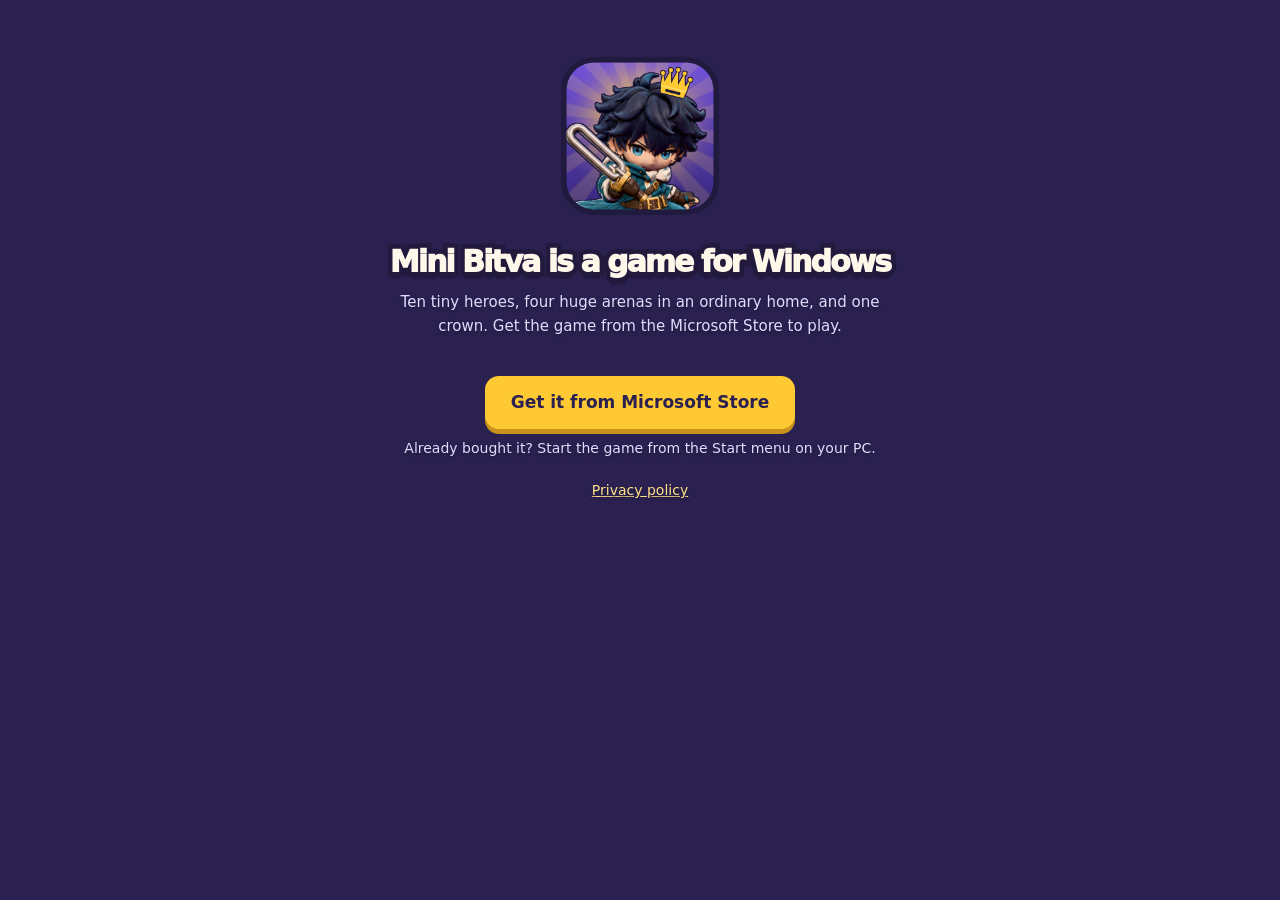
==== commit b27fc523: "Store-only start (start.js), steadier online start" ====
--- a/index.html
+++ b/index.html
@@ -366,14 +366,7 @@
         <p id="fatalText" data-i18n="fatal.text">Открой игру в браузере с включённым аппаратным ускорением.</p>
       </div>
     </div>
-    <script src="lang.js"></script>
-    <script src="three.js"></script>
     <script src="config.js"></script>
-    <script src="heroes.js"></script>
-    <script src="hero-animation.js"></script>
-    <script src="engine.js"></script>
-    <script src="game.js"></script>
-    <script src="net.js"></script>
-    <script src="pwa.js"></script>
+    <script src="start.js"></script>
   </body>
 </html>
